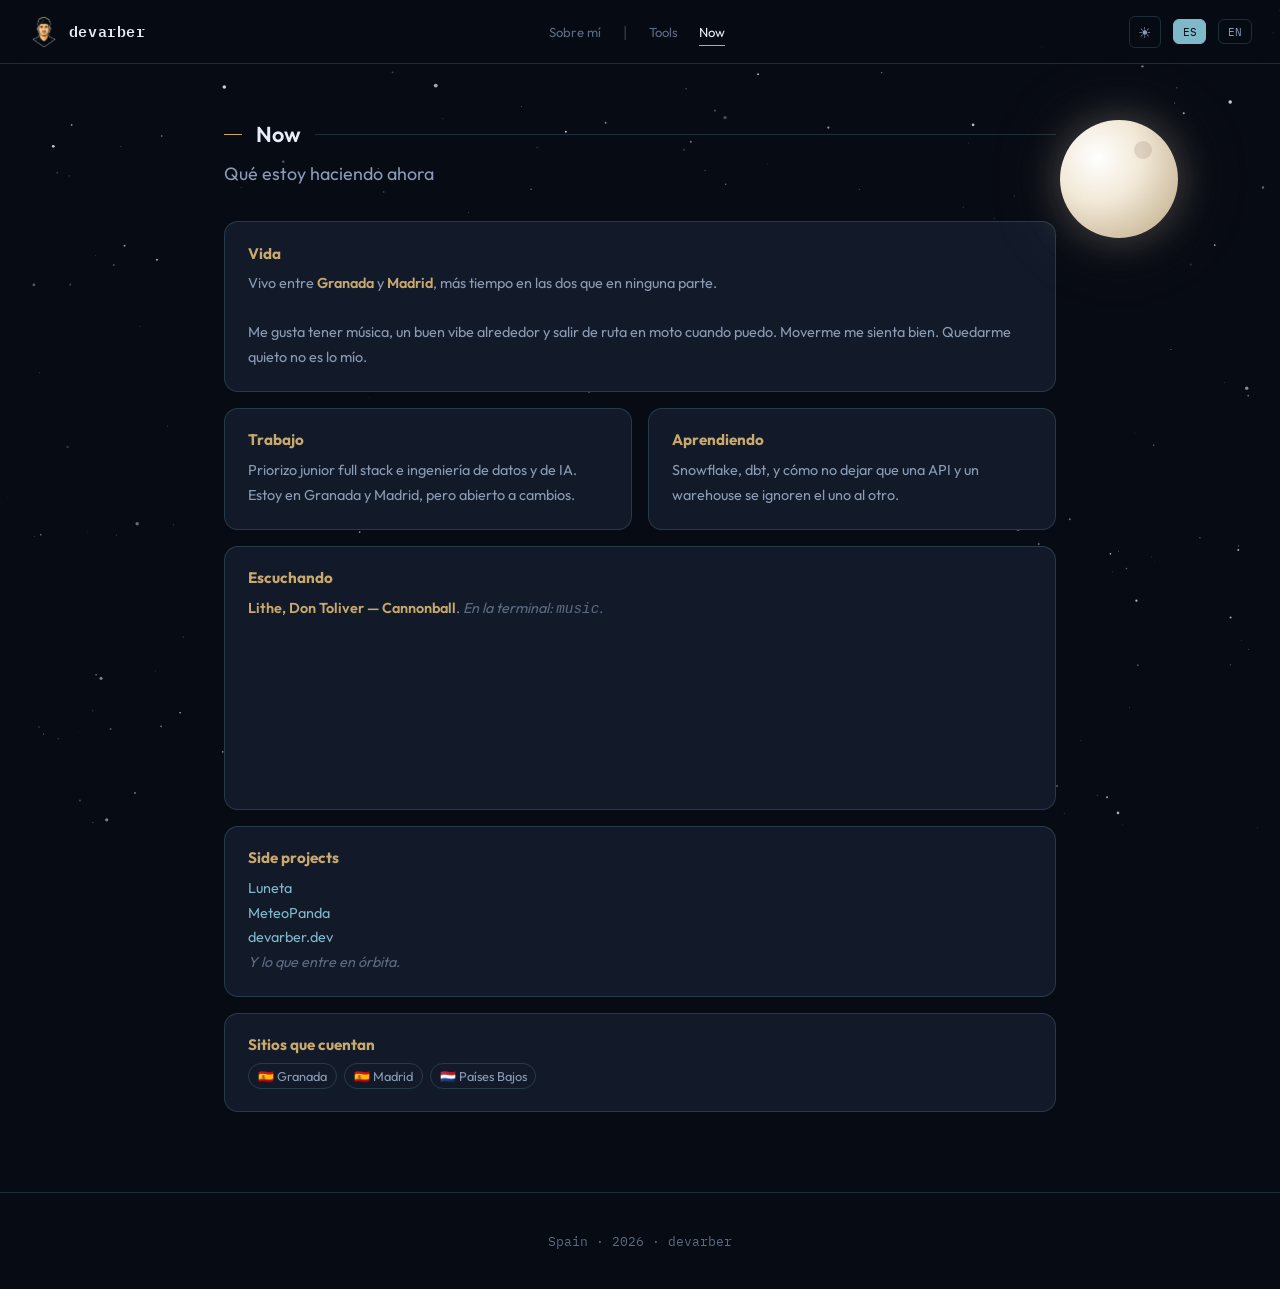
==== pages/now/index.html @ 45042420 "Publish devarber.dev as a static site." ====
<!DOCTYPE html>
<html lang="es">
<head>
    <meta charset="UTF-8">
    <meta name="viewport" content="width=device-width, initial-scale=1.0">
    <title>Now · devarber</title>
    <meta name="description" content="Qué está haciendo ahora Daniel Barbero Jiménez.">
    <link rel="icon" type="image/png" href="/assets/img/favicon.png?v=2">
    <link rel="preconnect" href="https://fonts.googleapis.com">
    <link rel="preconnect" href="https://fonts.gstatic.com" crossorigin>
    <link href="https://fonts.googleapis.com/css2?family=IBM+Plex+Mono:wght@400;500;600&family=Outfit:wght@400;500;600;700&display=swap" rel="stylesheet">
    <link rel="stylesheet" href="/assets/css/main.css">
</head>
<body>
    <canvas id="skyCanvas"></canvas>
    <div class="sky-moon" id="skyMoon" role="button" tabindex="0" title="Doble clic" aria-label="Luna — doble clic"></div>
    <div id="scroll-progress"></div>
    <button id="back-to-top" aria-label="Volver arriba">↑</button>
    <div id="toast"></div>
    <button class="egg-btn" id="eggBtn" type="button">
        <span class="egg-icon">🌙</span>
        <span class="egg-text">× Cerrar <kbd>esc</kbd></span>
    </button>

    <nav class="navbar">
        <a href="/" class="nav-logo">
            <img src="/assets/img/avatar.png" alt="" width="32" height="32">
            devarber
        </a>
        <div class="nav-links" id="navLinks">
            <a href="/#about" data-i18n="nav_about">Sobre mí</a>
            <span class="nav-sep">|</span>
            <a href="/pages/tools/" data-i18n="nav_tools">Tools</a>
            <a href="/pages/now/" class="active" data-i18n="nav_now">Now</a>
        </div>
        <div class="nav-right">
            <button class="theme-btn" id="themeToggle" aria-label="Tema">☀</button>
            <button class="lang-btn active" data-lang="es">ES</button>
            <button class="lang-btn" data-lang="en">EN</button>
            <button class="nav-toggle" id="navToggle" aria-label="Menú">☰</button>
        </div>
    </nav>

    <section class="section tools-hero">
        <h1 class="section-title" style="margin-bottom:0.6rem"><span data-i18n="now_title">Now</span></h1>
        <p class="hero-desc" style="margin:0 0 2rem;animation:none;opacity:1;text-align:left" data-i18n="now_subtitle"></p>

        <div class="now-grid">
            <div class="now-card wide">
                <h3 data-i18n="now_life_title">Vida</h3>
                <p data-i18n="now_life"></p>
            </div>
            <div class="now-card">
                <h3 data-i18n="now_work_title">Trabajo</h3>
                <p data-i18n="now_work"></p>
            </div>
            <div class="now-card">
                <h3 data-i18n="now_learning_title">Aprendiendo</h3>
                <p data-i18n="now_learning"></p>
            </div>
            <div class="now-card wide">
                <h3 data-i18n="now_listening_title">Escuchando</h3>
                <p data-i18n="now_listening"></p>
                <iframe class="now-spotify" title="Lithe, Don Toliver — Cannonball" src="https://open.spotify.com/embed/track/1FArbfTMXgDECU9zG3iY1X?utm_source=generator&theme=0" allow="autoplay; clipboard-write; encrypted-media; fullscreen; picture-in-picture" loading="lazy"></iframe>
            </div>
            <div class="now-card wide">
                <h3 data-i18n="now_projects_title">Side projects</h3>
                <p class="now-projects" data-i18n="now_projects"></p>
            </div>
            <div class="now-card wide">
                <h3 data-i18n="now_travel_title">Sitios que cuentan</h3>
                <div class="flags">
                    <span class="flag">🇪🇸 Granada</span>
                    <span class="flag">🇪🇸 Madrid</span>
                    <span class="flag">🇳🇱 Países Bajos</span>
                </div>
            </div>
        </div>
    </section>

    <footer class="footer">
        <p data-i18n="footer_built">Spain · 2026 · devarber</p>
    </footer>
    <script src="/assets/js/i18n.js"></script>
    <script src="/assets/js/sky.js"></script>
    <script src="/assets/js/common.js"></script>
</body>
</html>
---- assets/css/main.css ----
/* devarber.dev — celestial night */
:root {
    --bg: #070b14;
    --bg-elev: #121a2a;
    --bg-soft: #182236;
    --bg-nav: rgba(7, 11, 20, 0.82);
    --text: #e8eef7;
    --muted: #8b9bb4;
    --faint: #5c6b82;
    --star: #7eb8c9;
    --gold: #c9a86c;
    --moon: #f2e9d8;
    --line: rgba(126, 184, 201, 0.2);
    --ok: #8fbf88;
    --danger: #d98989;
    --shadow: rgba(0, 0, 0, 0.35);
    --font-sans: "Outfit", system-ui, sans-serif;
    --font-mono: "IBM Plex Mono", ui-monospace, monospace;
    --moon-scale: 1;
    --constellation-opacity: 0.35;
    --radius: 14px;
}

html[data-mode="l"] {
    --star: #c5d9e6;
    --gold: #e4d5b3;
    --moon: #fff6e8;
    --bg-elev: #101820;
    --moon-scale: 1.55;
}

html.sky-name .sky-moon {
    box-shadow:
        0 0 70px rgba(255, 246, 232, 0.5),
        0 0 160px rgba(201, 168, 108, 0.32);
    filter: brightness(1.12);
}

html.light {
    --bg: #eef2f7;
    --bg-elev: #ffffff;
    --bg-soft: #f7f4ee;
    --bg-nav: rgba(238, 242, 247, 0.88);
    --text: #1b2434;
    --muted: #5b6b82;
    --faint: #8a97ab;
    --star: #3d7a8c;
    --gold: #9a7a3a;
    --moon: #c9a86c;
    --line: rgba(27, 36, 52, 0.12);
    --shadow: rgba(27, 36, 52, 0.08);
}

* { margin: 0; padding: 0; box-sizing: border-box; }
html { scroll-behavior: smooth; }
body {
    background: var(--bg);
    color: var(--text);
    font-family: var(--font-sans);
    overflow-x: hidden;
    min-height: 100vh;
}
::selection { background: var(--gold); color: var(--bg); }
strong { color: var(--gold); font-weight: 600; }
a { color: var(--star); text-decoration: none; transition: color 0.2s ease; }
a:hover { color: var(--gold); }

#skyCanvas {
    position: fixed;
    inset: 0;
    z-index: 0;
    pointer-events: none;
}
.sky-moon {
    position: fixed;
    top: 7.5rem;
    right: 8%;
    width: 118px;
    height: 118px;
    border-radius: 50%;
    z-index: 2;
    pointer-events: auto;
    cursor: pointer;
    transform-origin: center;
    transition: box-shadow 0.7s ease, filter 0.4s ease;
    background:
        radial-gradient(circle at 32% 32%, #fff 0%, var(--moon) 38%, #d4c4a8 72%, #b7a48a 100%);
    box-shadow:
        0 0 40px rgba(242, 233, 216, 0.25),
        0 0 90px rgba(201, 168, 108, 0.12);
}
html[data-mode="l"] .sky-moon {
    box-shadow:
        0 0 60px rgba(255, 246, 232, 0.45),
        0 0 140px rgba(201, 168, 108, 0.28);
}
html.light .sky-moon {
    opacity: 0.55;
    filter: saturate(0.8);
}
.sky-moon::after {
    content: "";
    position: absolute;
    inset: 18% 22% auto auto;
    width: 18px;
    height: 18px;
    border-radius: 50%;
    background: rgba(120, 100, 80, 0.18);
}

#scroll-progress {
    position: fixed;
    top: 0; left: 0;
    height: 2px;
    width: 0;
    z-index: 1001;
    background: linear-gradient(90deg, var(--gold), var(--star));
}

.navbar {
    position: fixed;
    top: 0; left: 0; right: 0;
    height: 64px;
    padding: 0 1.75rem;
    display: flex;
    align-items: center;
    justify-content: space-between;
    background: var(--bg-nav);
    backdrop-filter: blur(16px);
    -webkit-backdrop-filter: blur(16px);
    border-bottom: 1px solid var(--line);
    z-index: 1000;
}
.nav-logo {
    font-family: var(--font-mono);
    font-weight: 600;
    font-size: 0.95rem;
    letter-spacing: 0.04em;
    color: var(--text);
    display: flex;
    align-items: center;
    gap: 0.55rem;
}
.nav-logo:hover { color: var(--gold); }
.nav-links { display: flex; align-items: center; gap: 1.35rem; }
.nav-links a {
    color: var(--faint);
    font-size: 0.82rem;
    position: relative;
}
.nav-links a:hover,
.nav-links a.active { color: var(--text); }
.nav-links a.active::after {
    content: "";
    position: absolute;
    left: 0; right: 0; bottom: -6px;
    height: 1px;
    background: var(--gold);
}
.nav-sep { color: var(--faint); user-select: none; opacity: 0.5; }
.nav-right { display: flex; align-items: center; gap: 0.75rem; }
.nav-toggle {
    display: none;
    background: none;
    border: none;
    color: var(--text);
    font-size: 1.35rem;
    cursor: pointer;
}
.lang-btn, .theme-btn {
    font-family: var(--font-mono);
    background: transparent;
    border: 1px solid var(--line);
    color: var(--muted);
    border-radius: 6px;
    cursor: pointer;
    transition: 0.2s ease;
}
.lang-btn {
    padding: 0.28rem 0.55rem;
    font-size: 0.7rem;
}
.lang-btn:hover { color: var(--star); border-color: var(--star); }
.lang-btn.active {
    background: var(--star);
    color: var(--bg);
    border-color: var(--star);
}
.theme-btn {
    width: 32px; height: 32px;
    font-size: 0.95rem;
    display: grid;
    place-items: center;
}
.theme-btn:hover { color: var(--gold); border-color: var(--gold); }

.section {
    position: relative;
    z-index: 1;
    padding: 5rem 1.5rem;
    max-width: 880px;
    margin: 0 auto;
}
.section.terminal-section {
    padding-top: 1.4rem;
    padding-bottom: 3.6rem;
}
.section-title {
    font-size: 1.35rem;
    font-weight: 600;
    margin-bottom: 2rem;
    display: flex;
    align-items: center;
    gap: 0.85rem;
    letter-spacing: 0.01em;
}
.section-title::before {
    content: "";
    width: 18px;
    height: 1px;
    background: var(--gold);
}
.section-title::after {
    content: "";
    flex: 1;
    height: 1px;
    background: var(--line);
}
.section-title.terminal-label::before { content: "$"; font-family: var(--font-mono); color: var(--star); }
.reveal { opacity: 0; transform: translateY(24px); transition: 0.65s ease; }
.reveal.visible { opacity: 1; transform: none; }
.title-text {
    display: inline-block;
    clip-path: inset(0 100% 0 0);
    transition: clip-path 0.9s cubic-bezier(0.65, 0, 0.35, 1);
}
.reveal.visible .title-text { clip-path: inset(0 0 0 0); }

.hero-section {
    min-height: 92vh;
    display: flex;
    flex-direction: column;
    align-items: center;
    text-align: center;
    padding: 6.5rem 1.5rem 0;
    position: relative;
    z-index: 1;
}
.hero-content {
    flex: 1;
    display: flex;
    flex-direction: column;
    justify-content: center;
    max-width: 820px;
    width: 100%;
    margin: 0 auto;
}
.hero-avatar {
    width: 168px;
    height: 168px;
    margin: 0.7rem auto 0.25rem;
    padding: 0;
    background: transparent;
    opacity: 0;
    animation: fadeInUp 0.8s ease 0.28s forwards;
}
.hero-avatar img {
    width: 100%;
    height: 100%;
    object-fit: contain;
    display: block;
}
.nav-logo img {
    width: 32px;
    height: 32px;
    object-fit: contain;
    background: transparent;
    flex-shrink: 0;
    display: block;
}
.hero-greeting {
    font-family: var(--font-mono);
    font-size: 0.92rem;
    color: var(--star);
    margin-bottom: 0.65rem;
    opacity: 0;
    animation: fadeInUp 0.8s ease forwards;
}
.hero-names {
    margin-bottom: 0.45rem;
}
.hero-name {
    font-size: clamp(2.1rem, 6vw, 3.8rem);
    font-weight: 700;
    letter-spacing: -0.03em;
    line-height: 1.08;
    margin: 0;
    background: linear-gradient(135deg, var(--moon) 0%, var(--gold) 48%, var(--star) 100%);
    -webkit-background-clip: text;
    background-clip: text;
    -webkit-text-fill-color: transparent;
    opacity: 0;
    animation: fadeInUp 0.8s ease 0.15s forwards;
    user-select: none;
}
.hero-name.handle {
    animation-delay: 0.22s;
    cursor: pointer;
}
.hero-title {
    font-size: 1.05rem;
    color: var(--muted);
    font-weight: 400;
    min-height: 1.6em;
    margin-bottom: 0.45rem;
    opacity: 0;
    animation: fadeInUp 0.8s ease 0.3s forwards;
    font-family: var(--font-mono);
}
.hero-title .cursor {
    border-right: 2px solid var(--star);
    margin-left: 2px;
    animation: blink 0.85s infinite;
}
.hero-title .cursor.typing { animation: none; }
.hero-loc {
    font-family: var(--font-mono);
    font-size: 0.78rem;
    letter-spacing: 0.12em;
    text-transform: uppercase;
    color: var(--gold);
    margin: 0 0 1.1rem;
    opacity: 0;
    animation: fadeInUp 0.8s ease 0.38s forwards;
}
.hero-desc {
    font-size: 1.12rem;
    line-height: 1.75;
    color: var(--muted);
    max-width: 640px;
    margin: 0 auto 2.25rem;
    opacity: 0;
    animation: fadeInUp 0.8s ease 0.45s forwards;
}
.hero-stats {
    display: flex;
    justify-content: center;
    gap: 2.75rem;
    margin-bottom: 2.4rem;
    opacity: 0;
    animation: fadeInUp 0.8s ease 0.55s forwards;
    flex-wrap: wrap;
}
.hero-stat-num {
    font-size: 2.15rem;
    font-weight: 700;
    color: var(--gold);
    font-family: var(--font-mono);
}
.hero-stat-label { font-size: 0.8rem; color: var(--faint); margin-top: 0.2rem; }
.hero-cta {
    display: flex;
    gap: 0.75rem;
    justify-content: center;
    flex-wrap: wrap;
    margin-bottom: 2rem;
    opacity: 0;
    animation: fadeInUp 0.8s ease 0.65s forwards;
}
.btn {
    padding: 0.8rem 1.45rem;
    border-radius: 10px;
    font-size: 0.92rem;
    font-weight: 500;
    font-family: inherit;
    display: inline-flex;
    align-items: center;
    gap: 0.45rem;
    border: none;
    cursor: pointer;
    transition: 0.25s ease;
}
.btn-primary {
    background: linear-gradient(135deg, var(--gold), #e0c58a);
    color: #1a1408;
}
.btn-primary:hover { transform: translateY(-2px); box-shadow: 0 10px 28px rgba(201, 168, 108, 0.28); color: #1a1408; }
.btn-secondary {
    background: transparent;
    color: var(--star);
    border: 1px solid var(--star);
}
.btn-secondary:hover { background: rgba(126, 184, 201, 0.12); transform: translateY(-2px); }
.hero-social {
    display: flex;
    gap: 0.85rem;
    justify-content: center;
    opacity: 0;
    animation: fadeInUp 0.8s ease 0.8s forwards;
}
.hero-social a {
    width: 44px; height: 44px;
    border-radius: 50%;
    border: 1px solid var(--line);
    background: var(--bg-elev);
    display: grid;
    place-items: center;
    color: var(--muted);
}
.hero-social a:hover {
    border-color: var(--gold);
    color: var(--gold);
    transform: translateY(-3px);
}
.scroll-down {
    display: flex;
    flex-direction: column;
    align-items: center;
    gap: 0.4rem;
    color: var(--faint);
    font-size: 0.78rem;
    font-family: var(--font-mono);
    cursor: pointer;
    padding: 1rem 0 2rem;
    opacity: 0;
    animation: fadeInUp 0.8s ease 1s forwards;
}
.scroll-down:hover { color: var(--gold); }
.scroll-down .chevron { animation: bounceArrow 1.6s infinite; }

.card, .about-content, .timeline-content, .firma-box, .edu-card, .contact-card, .tool-card, .now-card {
    background: var(--bg-elev);
    border: 1px solid var(--line);
    border-radius: var(--radius);
}

.about-content { padding: 1.75rem 1.85rem; }
.about-text { color: var(--muted); line-height: 1.8; font-size: 0.98rem; }
.about-text p { margin-bottom: 1rem; }
.about-text p:last-child { margin-bottom: 0; }

.timeline { position: relative; padding-left: 1.75rem; }
.timeline::before {
    content: "";
    position: absolute;
    left: 6px; top: 0; bottom: 0;
    width: 1px;
    background: var(--line);
}
.timeline-item {
    position: relative;
    margin-bottom: 1.75rem;
    opacity: 0;
    transform: translateX(-16px);
    transition: 0.55s ease;
}
.timeline-item.visible { opacity: 1; transform: none; }
.timeline-item::before {
    content: "";
    position: absolute;
    left: -1.75rem;
    top: 1.15rem;
    width: 11px; height: 11px;
    border-radius: 50%;
    background: var(--star);
    border: 2px solid var(--bg);
    box-shadow: 0 0 0 1px var(--star);
}
.timeline-item.current::before { background: var(--gold); box-shadow: 0 0 0 1px var(--gold); }
.timeline-content { padding: 1.35rem 1.45rem; }
.timeline-date { font-size: 0.75rem; color: var(--faint); font-family: var(--font-mono); margin-bottom: 0.35rem; }
.timeline-company { font-size: 1.05rem; margin-bottom: 0.2rem; }
.timeline-company .role { color: var(--star); font-weight: 500; }
.timeline-desc { color: var(--muted); font-size: 0.88rem; line-height: 1.6; margin: 0.45rem 0 0.7rem; }
.timeline-bullets { list-style: none; }
.timeline-bullets li {
    color: var(--muted);
    font-size: 0.88rem;
    line-height: 1.6;
    margin-bottom: 0.35rem;
    padding-left: 1.05rem;
    position: relative;
}
.timeline-bullets li::before {
    content: "▹";
    position: absolute;
    left: 0;
    color: var(--gold);
}

.firma-box {
    padding: 0;
    background: transparent;
    border: none;
}
.craft-grid {
    display: grid;
    grid-template-columns: 1fr 1fr;
    gap: 1rem;
}
.craft-card {
    background: var(--bg-elev);
    border: 1px solid var(--line);
    border-radius: var(--radius);
    padding: 1.4rem 1.5rem;
}
.craft-card.wide { grid-column: 1 / -1; }
.craft-card h3 {
    font-size: 1rem;
    margin-bottom: 0.55rem;
    color: var(--gold);
}
.craft-card p { color: var(--muted); font-size: 0.92rem; line-height: 1.7; }

.projects-grid {
    display: grid;
    grid-template-columns: repeat(auto-fit, minmax(240px, 1fr));
    gap: 1rem;
}
.project-card {
    background: var(--bg-elev);
    border: 1px solid var(--line);
    border-radius: var(--radius);
    padding: 1.5rem;
    display: flex;
    flex-direction: column;
    gap: 0.55rem;
    transition: 0.25s ease;
    color: inherit;
}
.music-dock {
    position: fixed;
    right: 1.4rem;
    bottom: 5.2rem;
    z-index: 1100;
    width: min(352px, calc(100vw - 2rem));
    background: var(--bg-elev);
    border: 1px solid var(--line);
    border-radius: 14px;
    padding: 0.55rem 0.55rem 0.35rem;
    box-shadow: 0 16px 50px var(--shadow);
    display: none;
}
.music-dock.open { display: block; }
.music-dock iframe { border: 0; border-radius: 10px; width: 100%; height: 152px; }
.music-dock .music-bar {
    display: flex;
    justify-content: space-between;
    align-items: center;
    font-family: var(--font-mono);
    font-size: 0.68rem;
    color: var(--faint);
    padding: 0 0.25rem 0.35rem;
}
.music-dock .music-close {
    background: none;
    border: none;
    color: var(--muted);
    cursor: pointer;
    font-size: 1rem;
}
.project-card.orbit {
    border-style: dashed;
    opacity: 0.85;
}
.project-card.orbit:hover { opacity: 1; }
.project-kicker {
    font-family: var(--font-mono);
    font-size: 0.72rem;
    color: var(--star);
    letter-spacing: 0.08em;
    text-transform: uppercase;
}
.project-card h3 { font-size: 1.2rem; }
.project-card p { color: var(--muted); font-size: 0.9rem; line-height: 1.65; flex: 1; }
.project-stack { font-size: 0.75rem; color: var(--faint); font-family: var(--font-mono); }

.open-role {
    border-color: var(--gold);
    background: linear-gradient(180deg, rgba(201, 168, 108, 0.08), var(--bg-elev));
}
.firma-box p, .firma-box li {
    color: var(--muted);
    font-size: 0.95rem;
    line-height: 1.7;
}
.firma-box p { margin-bottom: 1rem; }
.firma-box ul { list-style: none; }
.firma-box li { margin-bottom: 0.5rem; padding-left: 1.05rem; position: relative; }
.firma-box li::before { content: "▹"; position: absolute; left: 0; color: var(--gold); }
.health-grid { margin-top: 1.5rem; display: flex; flex-direction: column; gap: 0.7rem; }
.health-label {
    display: flex;
    justify-content: space-between;
    font-size: 0.72rem;
    font-family: var(--font-mono);
    color: var(--muted);
    margin-bottom: 0.25rem;
}
.health-bar {
    height: 7px;
    background: var(--bg-soft);
    border-radius: 99px;
    overflow: hidden;
}
.health-fill {
    height: 100%;
    width: 0;
    border-radius: 99px;
    transition: width 1.4s cubic-bezier(0.25, 0.46, 0.45, 0.94);
}
.health-fill.api { background: var(--star); }
.health-fill.tests { background: var(--ok); }
.health-fill.build { background: var(--gold); }

.stack-filters { display: flex; flex-wrap: wrap; gap: 0.45rem; margin-bottom: 1.4rem; }
.stack-filters button {
    font-family: var(--font-mono);
    font-size: 0.72rem;
    padding: 0.35rem 0.7rem;
    border-radius: 99px;
    border: 1px solid var(--line);
    background: transparent;
    color: var(--muted);
    cursor: pointer;
}
.stack-filters button.active,
.stack-filters button:hover {
    border-color: var(--gold);
    color: var(--gold);
}
.stack-grid { display: flex; flex-direction: column; gap: 1.2rem; }
.stack-cat-title { font-size: 0.78rem; color: var(--faint); margin-bottom: 0.5rem; font-family: var(--font-mono); }
.stack-badges { display: flex; flex-wrap: wrap; gap: 0.45rem; }
.badge {
    background: var(--bg-soft);
    color: var(--star);
    padding: 0.28rem 0.65rem;
    border-radius: 6px;
    font-size: 0.78rem;
    border: 1px solid transparent;
}
.badge-lang { color: #e0b4c4; }
.badge-fw { color: var(--star); }
.badge-data { color: var(--gold); }
.badge-cloud { color: var(--ok); }
.badge-ai { color: var(--gold); border-color: rgba(201, 168, 108, 0.35); }
.badge-db { color: #9bb7e0; }
.stack-filter-hidden { display: none; }

.edu-grid { display: grid; grid-template-columns: 1fr 1fr; gap: 1rem; }
.edu-card { padding: 1.35rem; }
.edu-card.full { grid-column: 1 / -1; }
.edu-card h3 { font-size: 1rem; margin-bottom: 0.2rem; }
.edu-card .subtitle { font-size: 0.78rem; color: var(--faint); font-family: var(--font-mono); display: block; margin-bottom: 0.55rem; }
.edu-card p, .edu-card li { font-size: 0.88rem; color: var(--muted); line-height: 1.6; }
.edu-card ul { list-style: none; }
.edu-card li { margin-bottom: 0.3rem; padding-left: 1rem; position: relative; }
.edu-card a { color: var(--star); text-decoration: none; border-bottom: 1px solid transparent; }
.edu-card a:hover { border-bottom-color: var(--gold); color: var(--gold); }
.edu-card li::before { content: "▹"; position: absolute; left: 0; color: var(--gold); }

.contact-grid {
    display: flex;
    flex-wrap: wrap;
    gap: 0.85rem;
    justify-content: center;
}
.contact-card {
    width: 180px;
    min-height: 150px;
    padding: 1.35rem 1.2rem;
    text-align: center;
    display: flex;
    flex-direction: column;
    align-items: center;
    justify-content: center;
    color: inherit;
    transition: 0.25s ease;
}
.contact-card:hover { border-color: var(--star); transform: translateY(-3px); }
#emailCard { cursor: pointer; }
.contact-grid.form-open { max-width: 560px; margin: 0 auto; }
.contact-grid.form-open #emailCard { width: 100%; }
.contact-grid.form-open a.contact-card { flex: 1; width: auto; }
.contact-card .icon { width: 28px; height: 28px; margin-bottom: 0.65rem; color: var(--star); }
.contact-card .label { font-size: 0.92rem; margin-bottom: 0.2rem; }
.contact-card .value { font-size: 0.78rem; color: var(--faint); }
.contact-form {
    width: 100%;
    max-height: 0;
    overflow: hidden;
    opacity: 0;
    visibility: hidden;
    transition: 0.35s ease;
}
.contact-form.open {
    max-height: 280px;
    margin-top: 1rem;
    opacity: 1;
    visibility: visible;
}
.contact-form input,
.contact-form textarea {
    width: 100%;
    background: var(--bg-soft);
    border: 1px solid var(--line);
    border-radius: 8px;
    color: var(--text);
    font-family: var(--font-mono);
    font-size: 0.8rem;
    padding: 0.5rem 0.7rem;
    margin-bottom: 0.45rem;
    outline: none;
}
.contact-form input:focus,
.contact-form textarea:focus { border-color: var(--star); }
.contact-form textarea { min-height: 64px; resize: vertical; }
.form-actions { display: flex; gap: 0.45rem; justify-content: flex-end; }
.form-actions button {
    font-family: var(--font-mono);
    font-size: 0.75rem;
    padding: 0.4rem 0.8rem;
    border-radius: 6px;
    cursor: pointer;
}
.form-send { background: var(--gold); border: none; color: #1a1408; }
.form-close { background: transparent; border: 1px solid var(--line); color: var(--muted); }

.terminal-window {
    background: #0a1018;
    border: 1px solid var(--line);
    border-radius: var(--radius);
    overflow: hidden;
    font-family: var(--font-mono);
    font-size: 0.8rem;
}
html.light .terminal-window { background: #1b2434; }
.term-bar {
    background: rgba(255,255,255,0.03);
    padding: 0.55rem 1rem;
    display: flex;
    align-items: center;
    gap: 0.45rem;
    border-bottom: 1px solid var(--line);
}
.term-dot { width: 10px; height: 10px; border-radius: 50%; }
.term-dot.red { background: #ff5f56; }
.term-dot.yellow { background: #ffbd2e; }
.term-dot.green { background: #27c93f; }
.term-title { color: var(--faint); font-size: 0.7rem; margin-left: 0.4rem; }
.term-body { padding: 1rem 1.15rem; height: 320px; overflow-y: auto; }
.term-line { margin-bottom: 0.3rem; line-height: 1.6; white-space: pre-wrap; word-break: break-word; }
.term-prompt { color: var(--star); }
.term-cmd, .term-input { color: var(--moon); }
.term-output { color: #a9b7c9; }
.term-cursor {
    display: inline-block;
    width: 7px; height: 13px;
    background: var(--gold);
    vertical-align: text-bottom;
    margin-left: 1px;
    animation: termBlink 0.85s step-end infinite;
}

.orbit-badge {
    position: fixed;
    bottom: 1.5rem;
    right: 4.5rem;
    z-index: 999;
    display: flex;
    align-items: center;
    gap: 0.4rem;
    background: var(--bg-nav);
    backdrop-filter: blur(8px);
    border: 1px solid var(--line);
    border-radius: 99px;
    padding: 0.3rem 0.8rem;
    font-size: 0.7rem;
    font-family: var(--font-mono);
    color: var(--muted);
    opacity: 0;
    transform: translateY(8px);
    transition: 0.5s ease;
    pointer-events: none;
}
.orbit-badge.visible { opacity: 1; transform: none; }
.orbit-badge .dot {
    width: 6px; height: 6px;
    border-radius: 50%;
    background: var(--gold);
    animation: pulseDot 2s infinite;
}

.egg-btn {
    position: fixed;
    bottom: 1.5rem;
    left: 1.5rem;
    z-index: 999;
    display: flex;
    align-items: center;
    gap: 0.45rem;
    background: linear-gradient(135deg, #2a3a55, #1a2438);
    border: 1px solid var(--gold);
    border-radius: 99px;
    padding: 0.55rem 1.05rem 0.55rem 0.9rem;
    color: var(--moon);
    font-family: var(--font-mono);
    font-size: 0.8rem;
    cursor: pointer;
    opacity: 0;
    transform: translateX(-16px) scale(0.9);
    pointer-events: none;
    transition: 0.3s ease;
}
.egg-btn.show {
    opacity: 1;
    transform: none;
    pointer-events: auto;
}
.egg-btn kbd {
    font-size: 0.68rem;
    border: 1px solid var(--line);
    padding: 0.05rem 0.3rem;
    border-radius: 4px;
    color: var(--muted);
}

#back-to-top {
    position: fixed;
    bottom: 1.5rem;
    right: 1.5rem;
    width: 40px; height: 40px;
    border-radius: 50%;
    border: 1px solid var(--line);
    background: var(--bg-elev);
    color: var(--muted);
    cursor: pointer;
    z-index: 998;
    opacity: 0;
    pointer-events: none;
    transition: 0.25s ease;
}
#back-to-top.visible { opacity: 1; pointer-events: auto; }
#back-to-top:hover { color: var(--gold); border-color: var(--gold); }

#toast {
    position: fixed;
    bottom: 2rem;
    left: 50%;
    transform: translateX(-50%);
    background: var(--bg-elev);
    color: var(--gold);
    padding: 0.65rem 1.3rem;
    border-radius: 8px;
    border: 1px solid var(--line);
    font-size: 0.85rem;
    z-index: 2000;
    opacity: 0;
    visibility: hidden;
    transition: 0.3s ease;
    pointer-events: none;
}
#toast.show { opacity: 1; visibility: visible; }

.footer {
    position: relative;
    z-index: 1;
    text-align: center;
    padding: 2.5rem 1.5rem;
    border-top: 1px solid var(--line);
    color: var(--faint);
    font-size: 0.8rem;
    font-family: var(--font-mono);
}

/* Tools */
.tools-hero { padding-top: 7.5rem; text-align: left; }
.tools-grid {
    display: grid;
    grid-template-columns: repeat(auto-fill, minmax(240px, 1fr));
    gap: 0.85rem;
}
.tool-card {
    padding: 1.2rem;
    cursor: pointer;
    transition: 0.2s ease;
    text-align: left;
    color: inherit;
}
.tool-card:hover { border-color: var(--gold); transform: translateY(-2px); }
.tool-card h3 { font-size: 0.95rem; margin-bottom: 0.35rem; }
.tool-card p { font-size: 0.8rem; color: var(--muted); line-height: 1.5; }
.tool-panel { display: none; margin-top: 1.25rem; }
.tool-panel.active { display: block; }
.tool-back {
    font-family: var(--font-mono);
    font-size: 0.78rem;
    background: none;
    border: none;
    color: var(--star);
    cursor: pointer;
    margin-bottom: 1rem;
}
.tool-ui label { display: block; font-size: 0.78rem; color: var(--faint); margin: 0.7rem 0 0.3rem; font-family: var(--font-mono); }
.tool-ui input, .tool-ui textarea, .tool-ui select {
    width: 100%;
    background: var(--bg-elev);
    border: 1px solid var(--line);
    border-radius: 8px;
    color: var(--text);
    font-family: var(--font-mono);
    font-size: 0.82rem;
    padding: 0.6rem 0.75rem;
    outline: none;
}
.tool-ui textarea { min-height: 140px; resize: vertical; }
.tool-ui .row { display: flex; gap: 0.5rem; flex-wrap: wrap; margin: 0.7rem 0; }
.tool-ui .chips { display: flex; flex-wrap: wrap; gap: 0.4rem; margin-bottom: 0.6rem; }
.chip {
    font-family: var(--font-mono);
    font-size: 0.72rem;
    padding: 0.25rem 0.55rem;
    border-radius: 99px;
    border: 1px solid var(--line);
    background: transparent;
    color: var(--muted);
    cursor: pointer;
}
.chip:hover { color: var(--gold); border-color: var(--gold); }
.bpm-pad {
    width: 100%;
    min-height: 140px;
    border-radius: var(--radius);
    border: 1px solid var(--line);
    background: var(--bg-elev);
    color: var(--gold);
    font-family: var(--font-mono);
    font-size: 1.6rem;
    letter-spacing: 0.18em;
    text-transform: lowercase;
    cursor: pointer;
}
.bpm-pad:active { border-color: var(--gold); background: var(--bg-soft); }
.diff-grid { display: grid; grid-template-columns: 1fr 1fr; gap: 0.75rem; }
.diff-out .add { background: rgba(143, 191, 136, 0.15); color: var(--ok); }
.diff-out .del { background: rgba(217, 137, 137, 0.15); color: var(--danger); }
.regex-hit { background: rgba(201, 168, 108, 0.35); color: var(--gold); border-radius: 3px; }

/* Now */
.now-grid { display: grid; grid-template-columns: 1fr 1fr; gap: 1rem; }
.now-card { padding: 1.35rem 1.45rem; }
.now-card.wide { grid-column: 1 / -1; }
.now-card h3 { font-size: 0.95rem; margin-bottom: 0.55rem; color: var(--gold); }
.now-card p { font-size: 0.9rem; color: var(--muted); line-height: 1.7; }
.now-card a { color: var(--star); text-decoration: none; border-bottom: 1px solid transparent; }
.now-card a:hover { color: var(--gold); border-bottom-color: var(--gold); }
.now-projects { line-height: 2; }
.now-orbit { color: var(--faint); font-style: italic; }
.now-spotify {
    display: block;
    width: 100%;
    height: 152px;
    border: 0;
    border-radius: 10px;
    margin-top: 0.85rem;
}
.flags { display: flex; flex-wrap: wrap; gap: 0.45rem; }
.flag {
    font-size: 0.8rem;
    padding: 0.25rem 0.55rem;
    border: 1px solid var(--line);
    border-radius: 99px;
    color: var(--muted);
}
/* CV */
.cv-page { background: #f6f3ec; color: #1b2434; font-family: var(--font-sans); }
.cv-wrap { max-width: 820px; margin: 0 auto; padding: 2.5rem 1.5rem 4rem; }
.cv-actions { display: flex; gap: 0.6rem; margin-bottom: 1.5rem; }
.cv-sheet {
    background: #fff;
    padding: 2.5rem;
    border-radius: 4px;
    box-shadow: 0 10px 40px rgba(27, 36, 52, 0.08);
}
.cv-sheet h1 { font-size: 1.8rem; letter-spacing: -0.02em; }
.cv-sheet .cv-role { color: #7a6230; margin: 0.2rem 0 0.8rem; }
.cv-meta { color: #5b6b82; font-size: 0.88rem; margin-bottom: 1.5rem; }
.cv-sheet h2 {
    font-size: 0.82rem;
    letter-spacing: 0.12em;
    text-transform: uppercase;
    color: #9a7a3a;
    border-bottom: 1px solid #eadfc8;
    padding-bottom: 0.3rem;
    margin: 1.4rem 0 0.7rem;
}
.cv-sheet h3 { font-size: 1rem; }
.cv-sheet .when { font-size: 0.8rem; color: #7a8799; }
.cv-sheet ul { margin: 0.4rem 0 0.8rem 1.1rem; color: #334155; font-size: 0.9rem; line-height: 1.55; }
.cv-sheet p { color: #334155; line-height: 1.6; font-size: 0.92rem; }
.cv-sheet a { color: #7a6230; }

@keyframes fadeInUp {
    from { opacity: 0; transform: translateY(22px); }
    to { opacity: 1; transform: none; }
}
@keyframes blink {
    0%, 50% { border-color: var(--star); }
    51%, 100% { border-color: transparent; }
}
@keyframes bounceArrow {
    0%, 100% { transform: translateY(0); }
    50% { transform: translateY(6px); }
}
@keyframes termBlink {
    0%, 50% { opacity: 1; }
    51%, 100% { opacity: 0; }
}
@keyframes pulseDot {
    0%, 100% { box-shadow: 0 0 0 0 rgba(201, 168, 108, 0.5); }
    50% { box-shadow: 0 0 0 5px transparent; }
}

@media (max-width: 768px) {
    .nav-links {
        display: none;
        position: absolute;
        top: 64px; left: 0; right: 0;
        background: var(--bg-nav);
        border-bottom: 1px solid var(--line);
        flex-direction: column;
        padding: 1rem;
        gap: 0.65rem;
    }
    .nav-links.open { display: flex; }
    .nav-toggle { display: block; }
    .nav-sep { display: none; }
    .edu-grid, .now-grid, .diff-grid, .craft-grid, .projects-grid { grid-template-columns: 1fr; }
    .sky-moon { right: 1.2rem; width: 72px; height: 72px; top: 5.5rem; }
    .hero-content { margin-left: 0; padding-right: 0; }
    .hero-avatar { width: 128px; height: 128px; margin: 0.5rem auto 0.1rem; padding: 0; }
    .scroll-down { margin-left: 0; align-items: center; }
    .hero-stats { gap: 1.4rem; }
    .orbit-badge { right: 1.2rem; bottom: 4.2rem; }
    .now-card.wide { grid-column: auto; }
}
@media print {
    .cv-actions, .navbar, #skyCanvas, .sky-moon { display: none !important; }
    .cv-sheet { box-shadow: none; }
}
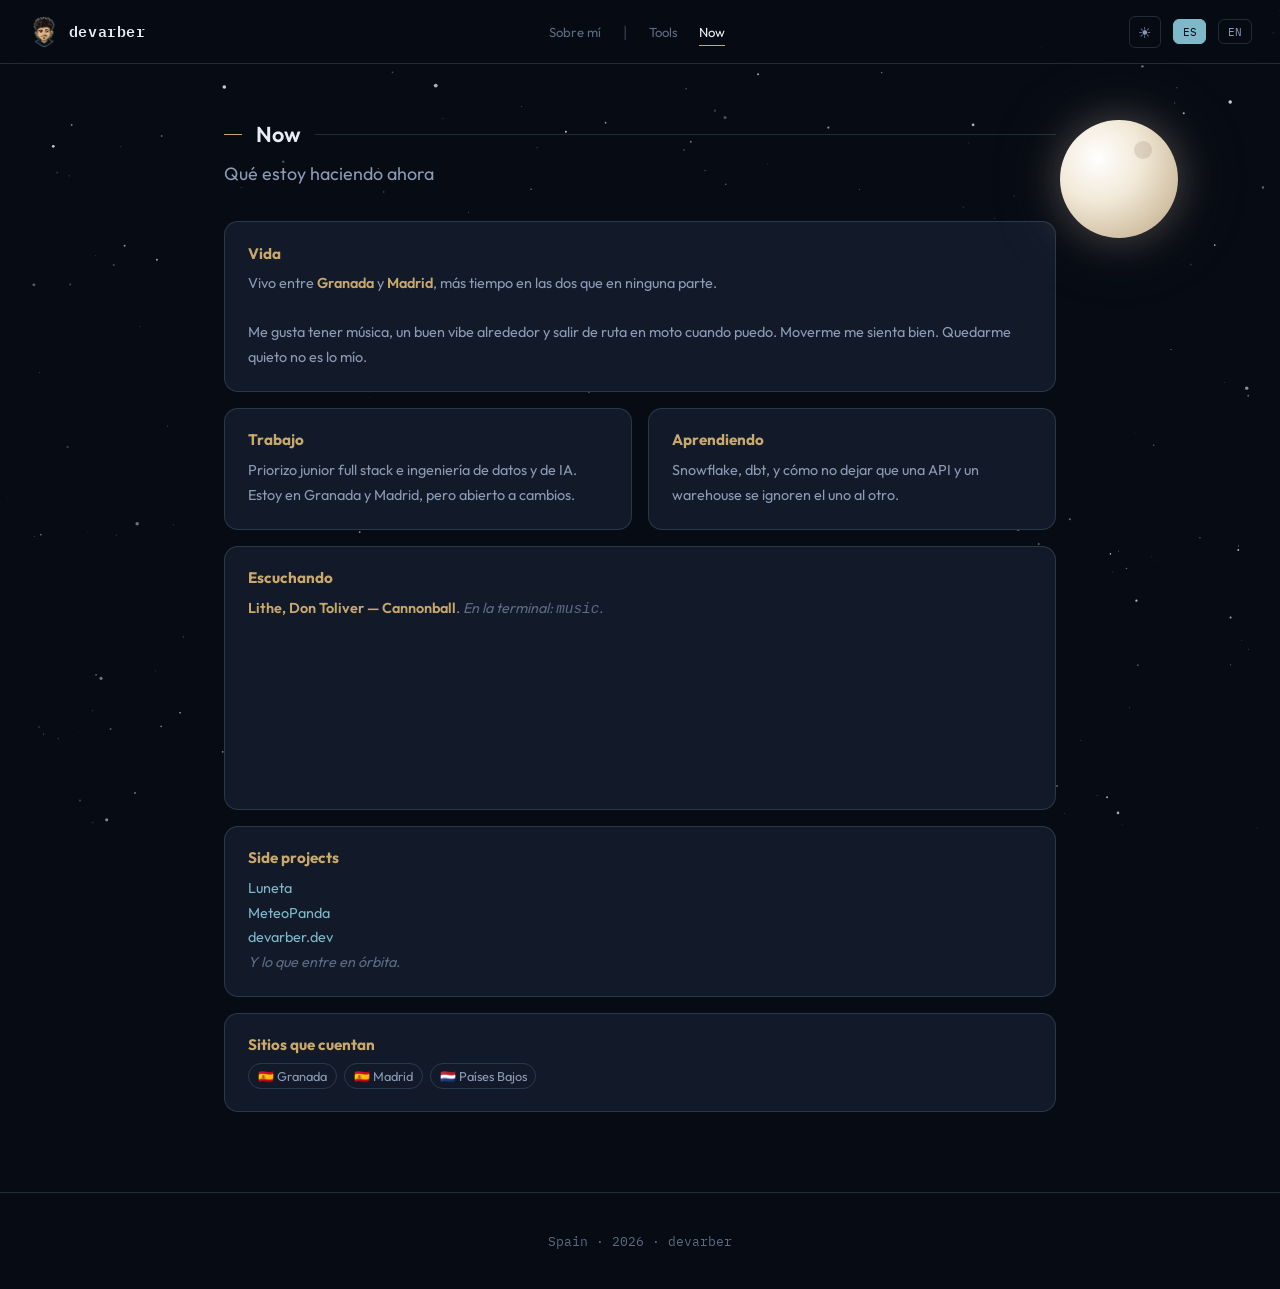
==== commit 65586b21: "Actualizacion de logo" ====
--- a/pages/now/index.html
+++ b/pages/now/index.html
@@ -5,7 +5,7 @@
     <meta name="viewport" content="width=device-width, initial-scale=1.0">
     <title>Now · devarber</title>
     <meta name="description" content="Qué está haciendo ahora Daniel Barbero Jiménez.">
-    <link rel="icon" type="image/png" href="/assets/img/favicon.png?v=2">
+    <link rel="icon" type="image/png" href="/assets/img/favicon.png?v=4">
     <link rel="preconnect" href="https://fonts.googleapis.com">
     <link rel="preconnect" href="https://fonts.gstatic.com" crossorigin>
     <link href="https://fonts.googleapis.com/css2?family=IBM+Plex+Mono:wght@400;500;600&family=Outfit:wght@400;500;600;700&display=swap" rel="stylesheet">
--- a/assets/css/main.css
+++ b/assets/css/main.css
@@ -256,8 +256,8 @@
     margin: 0 auto;
 }
 .hero-avatar {
-    width: 168px;
-    height: 168px;
+    width: 260px;
+    height: 260px;
     margin: 0.7rem auto 0.25rem;
     padding: 0;
     background: transparent;
@@ -1039,7 +1039,7 @@
     .edu-grid, .now-grid, .diff-grid, .craft-grid, .projects-grid { grid-template-columns: 1fr; }
     .sky-moon { right: 1.2rem; width: 72px; height: 72px; top: 5.5rem; }
     .hero-content { margin-left: 0; padding-right: 0; }
-    .hero-avatar { width: 128px; height: 128px; margin: 0.5rem auto 0.1rem; padding: 0; }
+    .hero-avatar { width: 190px; height: 190px; margin: 0.5rem auto 0.1rem; padding: 0; }
     .scroll-down { margin-left: 0; align-items: center; }
     .hero-stats { gap: 1.4rem; }
     .orbit-badge { right: 1.2rem; bottom: 4.2rem; }
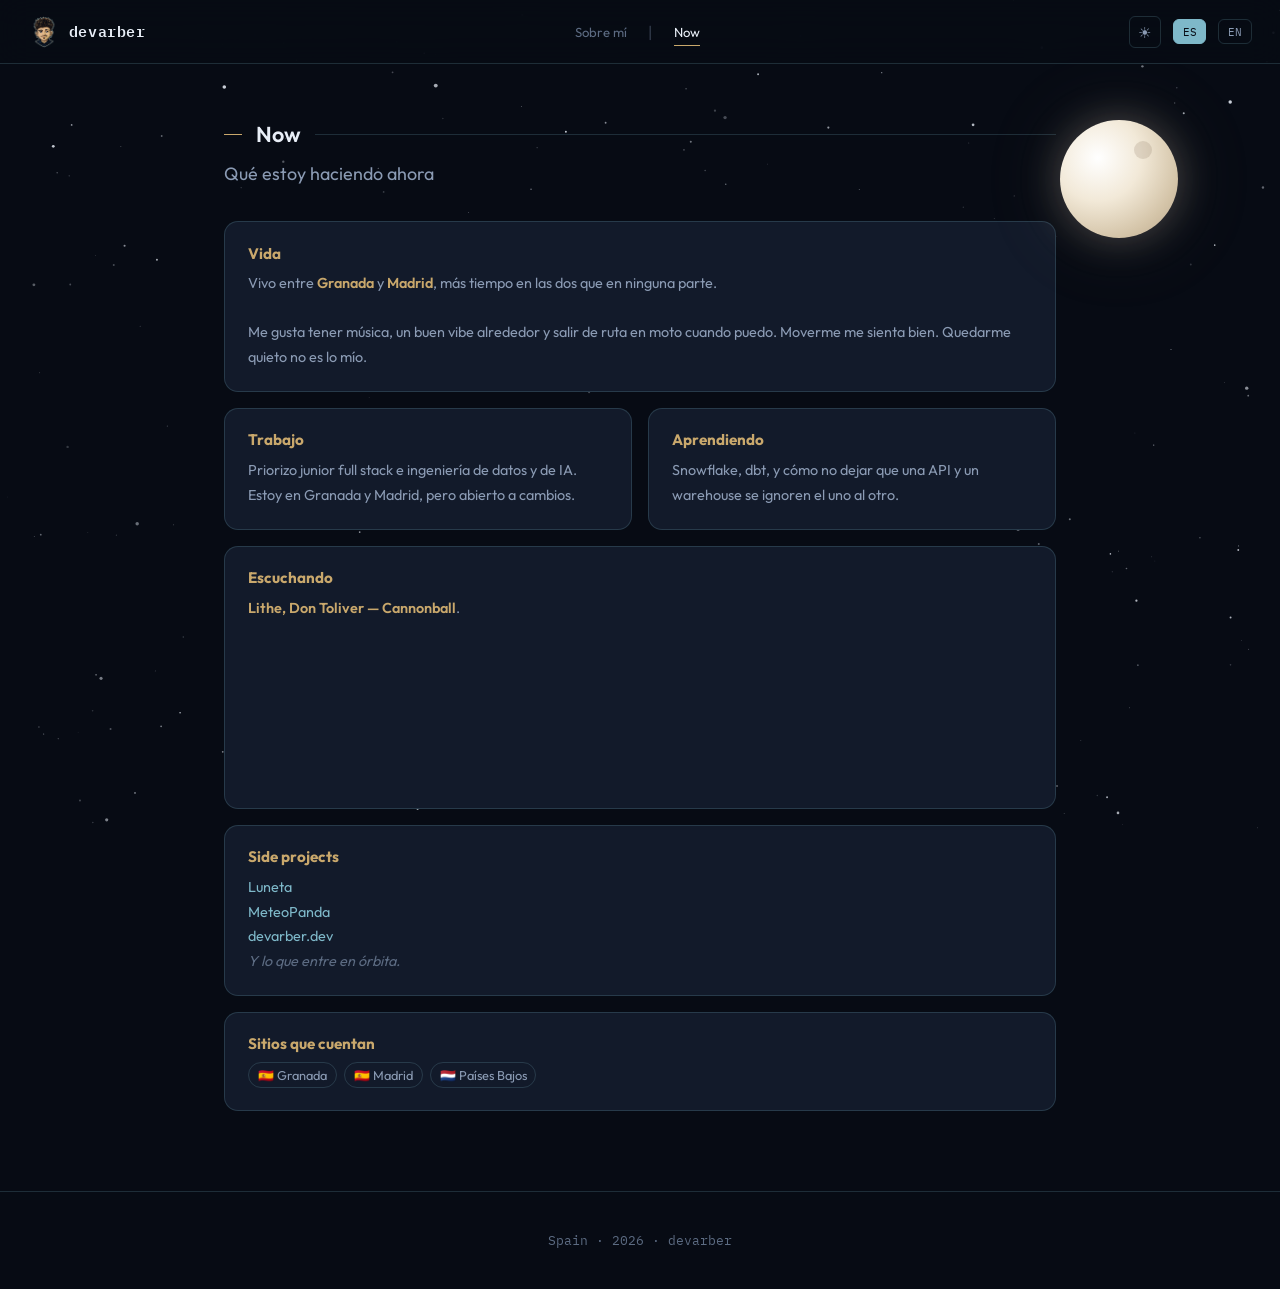
==== commit 72fd6667: "Ocultacion previa  actualizacion" ====
--- a/pages/now/index.html
+++ b/pages/now/index.html
@@ -30,7 +30,6 @@
         <div class="nav-links" id="navLinks">
             <a href="/#about" data-i18n="nav_about">Sobre mí</a>
             <span class="nav-sep">|</span>
-            <a href="/pages/tools/" data-i18n="nav_tools">Tools</a>
             <a href="/pages/now/" class="active" data-i18n="nav_now">Now</a>
         </div>
         <div class="nav-right">
--- a/assets/css/main.css
+++ b/assets/css/main.css
@@ -227,14 +227,11 @@
     background: var(--line);
 }
 .section-title.terminal-label::before { content: "$"; font-family: var(--font-mono); color: var(--star); }
-.reveal { opacity: 0; transform: translateY(24px); transition: 0.65s ease; }
+.reveal { opacity: 1; transform: none; }
 .reveal.visible { opacity: 1; transform: none; }
 .title-text {
     display: inline-block;
-    clip-path: inset(0 100% 0 0);
-    transition: clip-path 0.9s cubic-bezier(0.65, 0, 0.35, 1);
-}
-.reveal.visible .title-text { clip-path: inset(0 0 0 0); }
+}
 
 .hero-section {
     min-height: 92vh;
@@ -261,8 +258,6 @@
     margin: 0.7rem auto 0.25rem;
     padding: 0;
     background: transparent;
-    opacity: 0;
-    animation: fadeInUp 0.8s ease 0.28s forwards;
 }
 .hero-avatar img {
     width: 100%;
@@ -283,8 +278,6 @@
     font-size: 0.92rem;
     color: var(--star);
     margin-bottom: 0.65rem;
-    opacity: 0;
-    animation: fadeInUp 0.8s ease forwards;
 }
 .hero-names {
     margin-bottom: 0.45rem;
@@ -299,12 +292,9 @@
     -webkit-background-clip: text;
     background-clip: text;
     -webkit-text-fill-color: transparent;
-    opacity: 0;
-    animation: fadeInUp 0.8s ease 0.15s forwards;
     user-select: none;
 }
 .hero-name.handle {
-    animation-delay: 0.22s;
     cursor: pointer;
 }
 .hero-title {
@@ -313,16 +303,8 @@
     font-weight: 400;
     min-height: 1.6em;
     margin-bottom: 0.45rem;
-    opacity: 0;
-    animation: fadeInUp 0.8s ease 0.3s forwards;
-    font-family: var(--font-mono);
-}
-.hero-title .cursor {
-    border-right: 2px solid var(--star);
-    margin-left: 2px;
-    animation: blink 0.85s infinite;
-}
-.hero-title .cursor.typing { animation: none; }
+    font-family: var(--font-mono);
+}
 .hero-loc {
     font-family: var(--font-mono);
     font-size: 0.78rem;
@@ -330,8 +312,6 @@
     text-transform: uppercase;
     color: var(--gold);
     margin: 0 0 1.1rem;
-    opacity: 0;
-    animation: fadeInUp 0.8s ease 0.38s forwards;
 }
 .hero-desc {
     font-size: 1.12rem;
@@ -339,16 +319,12 @@
     color: var(--muted);
     max-width: 640px;
     margin: 0 auto 2.25rem;
-    opacity: 0;
-    animation: fadeInUp 0.8s ease 0.45s forwards;
 }
 .hero-stats {
     display: flex;
     justify-content: center;
     gap: 2.75rem;
     margin-bottom: 2.4rem;
-    opacity: 0;
-    animation: fadeInUp 0.8s ease 0.55s forwards;
     flex-wrap: wrap;
 }
 .hero-stat-num {
@@ -364,8 +340,6 @@
     justify-content: center;
     flex-wrap: wrap;
     margin-bottom: 2rem;
-    opacity: 0;
-    animation: fadeInUp 0.8s ease 0.65s forwards;
 }
 .btn {
     padding: 0.8rem 1.45rem;
@@ -395,8 +369,6 @@
     display: flex;
     gap: 0.85rem;
     justify-content: center;
-    opacity: 0;
-    animation: fadeInUp 0.8s ease 0.8s forwards;
 }
 .hero-social a {
     width: 44px; height: 44px;
@@ -422,11 +394,8 @@
     font-family: var(--font-mono);
     cursor: pointer;
     padding: 1rem 0 2rem;
-    opacity: 0;
-    animation: fadeInUp 0.8s ease 1s forwards;
 }
 .scroll-down:hover { color: var(--gold); }
-.scroll-down .chevron { animation: bounceArrow 1.6s infinite; }
 
 .card, .about-content, .timeline-content, .firma-box, .edu-card, .contact-card, .tool-card, .now-card {
     background: var(--bg-elev);
@@ -450,11 +419,7 @@
 .timeline-item {
     position: relative;
     margin-bottom: 1.75rem;
-    opacity: 0;
-    transform: translateX(-16px);
-    transition: 0.55s ease;
-}
-.timeline-item.visible { opacity: 1; transform: none; }
+}
 .timeline-item::before {
     content: "";
     position: absolute;
@@ -789,7 +754,6 @@
     width: 6px; height: 6px;
     border-radius: 50%;
     background: var(--gold);
-    animation: pulseDot 2s infinite;
 }
 
 .egg-btn {
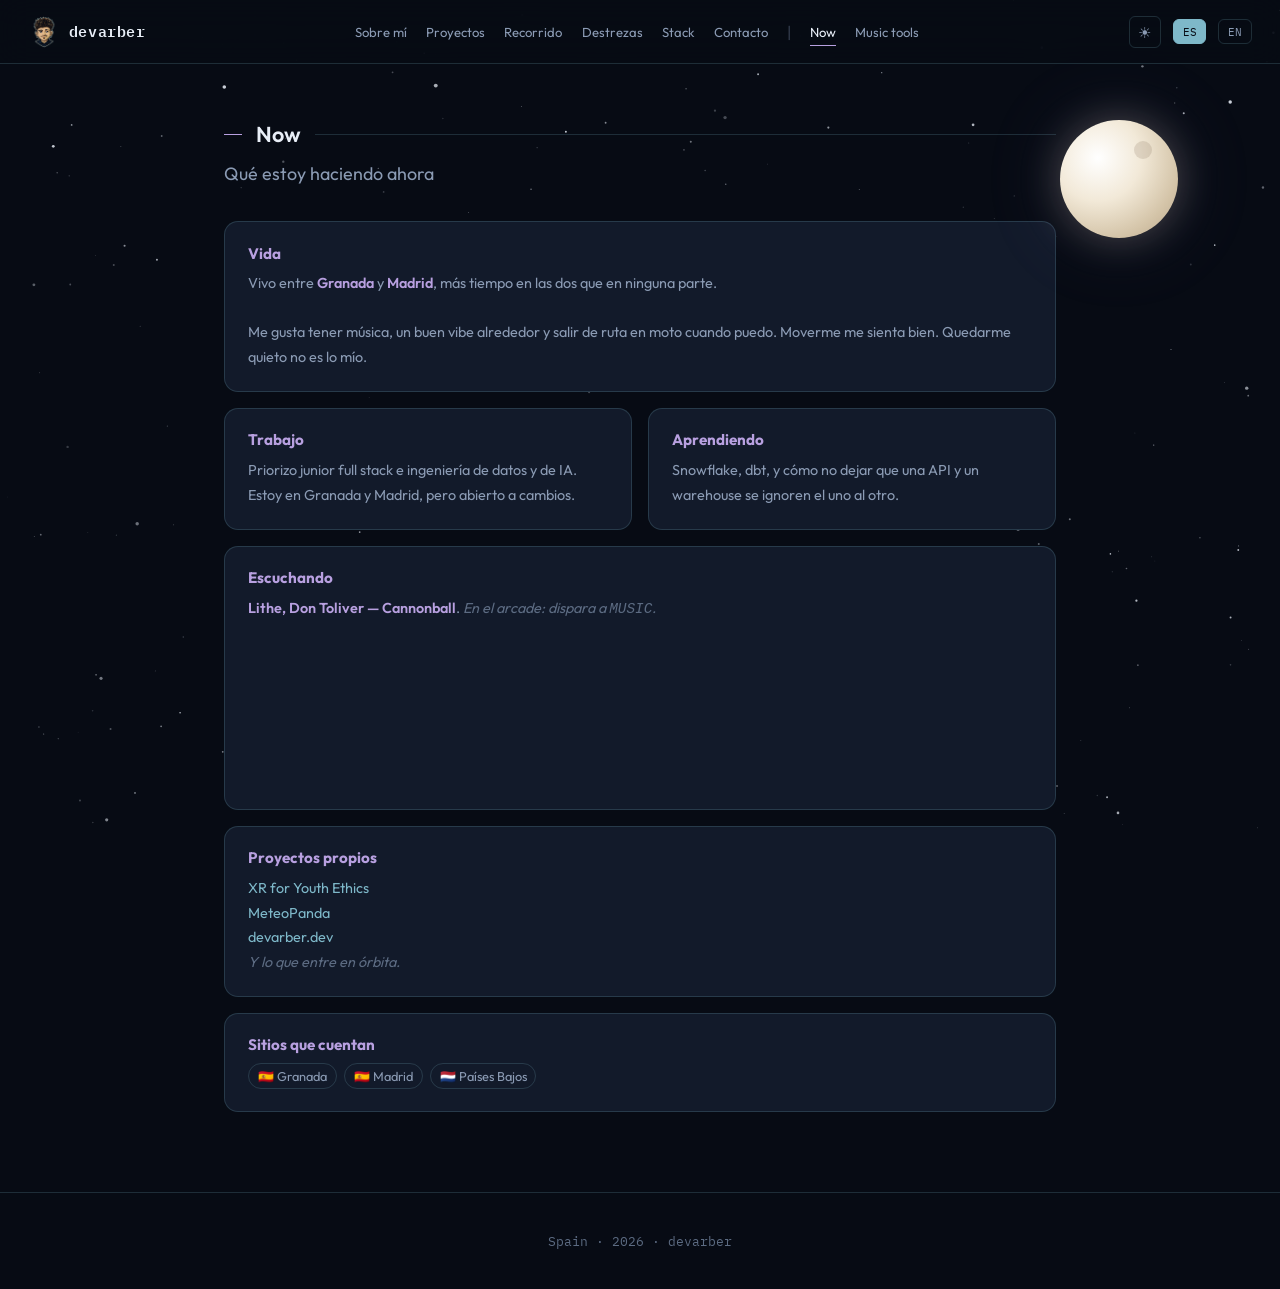
==== commit e219f288: "Actualizacion V2" ====
--- a/pages/now/index.html
+++ b/pages/now/index.html
@@ -13,6 +13,7 @@
 </head>
 <body>
     <canvas id="skyCanvas"></canvas>
+    <div id="cursorHalo" class="cursor-halo" aria-hidden="true"></div>
     <div class="sky-moon" id="skyMoon" role="button" tabindex="0" title="Doble clic" aria-label="Luna — doble clic"></div>
     <div id="scroll-progress"></div>
     <button id="back-to-top" aria-label="Volver arriba">↑</button>
@@ -29,8 +30,14 @@
         </a>
         <div class="nav-links" id="navLinks">
             <a href="/#about" data-i18n="nav_about">Sobre mí</a>
+            <a href="/#projects" data-i18n="nav_projects">Proyectos</a>
+            <a href="/#experience" data-i18n="nav_exp">Recorrido</a>
+            <a href="/#firma" data-i18n="nav_firma">Destrezas</a>
+            <a href="/#stack" data-i18n="nav_stack">Stack</a>
+            <a href="/#contact" data-i18n="nav_contact">Contacto</a>
             <span class="nav-sep">|</span>
             <a href="/pages/now/" class="active" data-i18n="nav_now">Now</a>
+            <a href="/pages/tools/" data-i18n="nav_tools">Music tools</a>
         </div>
         <div class="nav-right">
             <button class="theme-btn" id="themeToggle" aria-label="Tema">☀</button>
@@ -63,7 +70,7 @@
                 <iframe class="now-spotify" title="Lithe, Don Toliver — Cannonball" src="https://open.spotify.com/embed/track/1FArbfTMXgDECU9zG3iY1X?utm_source=generator&theme=0" allow="autoplay; clipboard-write; encrypted-media; fullscreen; picture-in-picture" loading="lazy"></iframe>
             </div>
             <div class="now-card wide">
-                <h3 data-i18n="now_projects_title">Side projects</h3>
+                <h3 data-i18n="now_projects_title">Proyectos propios</h3>
                 <p class="now-projects" data-i18n="now_projects"></p>
             </div>
             <div class="now-card wide">
--- a/assets/css/main.css
+++ b/assets/css/main.css
@@ -8,7 +8,7 @@
     --muted: #8b9bb4;
     --faint: #5c6b82;
     --star: #7eb8c9;
-    --gold: #c9a86c;
+    --gold: #b8a0e0;
     --moon: #f2e9d8;
     --line: rgba(126, 184, 201, 0.2);
     --ok: #8fbf88;
@@ -23,7 +23,7 @@
 
 html[data-mode="l"] {
     --star: #c5d9e6;
-    --gold: #e4d5b3;
+    --gold: #d5c6ee;
     --moon: #fff6e8;
     --bg-elev: #101820;
     --moon-scale: 1.55;
@@ -32,21 +32,21 @@
 html.sky-name .sky-moon {
     box-shadow:
         0 0 70px rgba(255, 246, 232, 0.5),
-        0 0 160px rgba(201, 168, 108, 0.32);
+        0 0 160px rgba(184, 160, 224, 0.32);
     filter: brightness(1.12);
 }
 
 html.light {
     --bg: #eef2f7;
     --bg-elev: #ffffff;
-    --bg-soft: #f7f4ee;
+    --bg-soft: #f5f3f9;
     --bg-nav: rgba(238, 242, 247, 0.88);
     --text: #1b2434;
     --muted: #5b6b82;
     --faint: #8a97ab;
     --star: #3d7a8c;
-    --gold: #9a7a3a;
-    --moon: #c9a86c;
+    --gold: #6d4ea8;
+    --moon: #c4b8d9;
     --line: rgba(27, 36, 52, 0.12);
     --shadow: rgba(27, 36, 52, 0.08);
 }
@@ -61,6 +61,17 @@
     min-height: 100vh;
 }
 ::selection { background: var(--gold); color: var(--bg); }
+.visually-hidden {
+    position: absolute;
+    width: 1px;
+    height: 1px;
+    padding: 0;
+    margin: -1px;
+    overflow: hidden;
+    clip: rect(0, 0, 0, 0);
+    white-space: nowrap;
+    border: 0;
+}
 strong { color: var(--gold); font-weight: 600; }
 a { color: var(--star); text-decoration: none; transition: color 0.2s ease; }
 a:hover { color: var(--gold); }
@@ -70,6 +81,40 @@
     inset: 0;
     z-index: 0;
     pointer-events: none;
+}
+.cursor-halo {
+    position: fixed;
+    inset: 0;
+    z-index: 0;
+    pointer-events: none;
+    opacity: 0;
+    background: radial-gradient(
+        620px circle at var(--halo-x, 50%) var(--halo-y, 50%),
+        rgba(184, 160, 224, 0.16),
+        rgba(126, 184, 201, 0.06) 38%,
+        transparent 68%
+    );
+    transition: opacity 0.4s ease;
+}
+.cursor-halo.is-on { opacity: 1; }
+html.light .cursor-halo {
+    background: radial-gradient(
+        620px circle at var(--halo-x, 50%) var(--halo-y, 50%),
+        rgba(109, 78, 168, 0.12),
+        rgba(61, 122, 140, 0.05) 38%,
+        transparent 68%
+    );
+}
+html[data-mode="l"] .cursor-halo {
+    background: radial-gradient(
+        680px circle at var(--halo-x, 50%) var(--halo-y, 50%),
+        rgba(255, 246, 232, 0.14),
+        rgba(184, 160, 224, 0.08) 40%,
+        transparent 70%
+    );
+}
+@media (hover: none), (pointer: coarse), (prefers-reduced-motion: reduce) {
+    .cursor-halo { display: none; }
 }
 .sky-moon {
     position: fixed;
@@ -87,12 +132,12 @@
         radial-gradient(circle at 32% 32%, #fff 0%, var(--moon) 38%, #d4c4a8 72%, #b7a48a 100%);
     box-shadow:
         0 0 40px rgba(242, 233, 216, 0.25),
-        0 0 90px rgba(201, 168, 108, 0.12);
+        0 0 90px rgba(184, 160, 224, 0.12);
 }
 html[data-mode="l"] .sky-moon {
     box-shadow:
         0 0 60px rgba(255, 246, 232, 0.45),
-        0 0 140px rgba(201, 168, 108, 0.28);
+        0 0 140px rgba(184, 160, 224, 0.28);
 }
 html.light .sky-moon {
     opacity: 0.55;
@@ -140,13 +185,21 @@
     display: flex;
     align-items: center;
     gap: 0.55rem;
+    flex-shrink: 0;
 }
 .nav-logo:hover { color: var(--gold); }
-.nav-links { display: flex; align-items: center; gap: 1.35rem; }
+.nav-links {
+    display: flex;
+    align-items: center;
+    gap: 1.2rem;
+    flex-shrink: 0;
+}
 .nav-links a {
-    color: var(--faint);
+    color: var(--muted);
     font-size: 0.82rem;
     position: relative;
+    white-space: nowrap;
+    flex-shrink: 0;
 }
 .nav-links a:hover,
 .nav-links a.active { color: var(--text); }
@@ -157,8 +210,8 @@
     height: 1px;
     background: var(--gold);
 }
-.nav-sep { color: var(--faint); user-select: none; opacity: 0.5; }
-.nav-right { display: flex; align-items: center; gap: 0.75rem; }
+.nav-sep { color: var(--faint); user-select: none; opacity: 0.5; flex-shrink: 0; }
+.nav-right { display: flex; align-items: center; gap: 0.75rem; flex-shrink: 0; }
 .nav-toggle {
     display: none;
     background: none;
@@ -166,6 +219,9 @@
     color: var(--text);
     font-size: 1.35rem;
     cursor: pointer;
+    width: 40px;
+    height: 40px;
+    flex-shrink: 0;
 }
 .lang-btn, .theme-btn {
     font-family: var(--font-mono);
@@ -202,7 +258,7 @@
     margin: 0 auto;
 }
 .section.terminal-section {
-    padding-top: 1.4rem;
+    padding-top: 5rem;
     padding-bottom: 3.6rem;
 }
 .section-title {
@@ -227,11 +283,14 @@
     background: var(--line);
 }
 .section-title.terminal-label::before { content: "$"; font-family: var(--font-mono); color: var(--star); }
-.reveal { opacity: 1; transform: none; }
+.reveal { opacity: 0; transform: translateY(24px); transition: 0.65s ease; }
 .reveal.visible { opacity: 1; transform: none; }
 .title-text {
     display: inline-block;
-}
+    clip-path: inset(0 100% 0 0);
+    transition: clip-path 0.9s cubic-bezier(0.65, 0, 0.35, 1);
+}
+.reveal.visible .title-text { clip-path: inset(0 0 0 0); }
 
 .hero-section {
     min-height: 92vh;
@@ -251,19 +310,140 @@
     max-width: 820px;
     width: 100%;
     margin: 0 auto;
+    min-width: 0;
+}
+.hero-content > * { min-width: 0; max-width: 100%; }
+.hero-avatar-wrap {
+    position: relative;
+    z-index: 5;
+    width: 260px;
+    margin: 0.7rem auto 0.25rem;
+    opacity: 0;
+    animation: fadeInUp 0.8s ease 0.28s forwards;
 }
 .hero-avatar {
     width: 260px;
     height: 260px;
-    margin: 0.7rem auto 0.25rem;
+    margin: 0;
     padding: 0;
+    border: none;
     background: transparent;
+    cursor: pointer;
+    font: inherit;
+    color: inherit;
+    display: block;
+    position: relative;
+    border-radius: 50%;
 }
 .hero-avatar img {
     width: 100%;
     height: 100%;
     object-fit: contain;
     display: block;
+    pointer-events: none;
+    transition: transform 0.25s ease, filter 0.25s ease;
+}
+.hero-avatar:focus-visible {
+    outline: 2px solid var(--gold);
+    outline-offset: 6px;
+}
+.hero-peek {
+    position: absolute;
+    top: 50%;
+    left: calc(100% + 10px);
+    right: auto;
+    width: 300px;
+    max-width: min(300px, calc(100vw - 2rem));
+    padding: 1.15rem 1.2rem 1.05rem;
+    background: var(--bg-elev);
+    border: 1px solid var(--line);
+    border-radius: var(--radius);
+    box-shadow: 0 16px 40px var(--shadow);
+    opacity: 0;
+    visibility: hidden;
+    pointer-events: none;
+    transform: translate(8px, -50%);
+    transition: opacity 0.2s ease, transform 0.2s ease, visibility 0.2s ease;
+    text-align: center;
+}
+.hero-avatar-wrap.peek-left .hero-peek {
+    left: auto;
+    right: calc(100% + 10px);
+    transform: translate(-8px, -50%);
+}
+.hero-peek-close {
+    position: absolute;
+    top: 0.55rem;
+    right: 0.55rem;
+    width: 28px;
+    height: 28px;
+    border: none;
+    border-radius: 50%;
+    background: var(--bg-soft);
+    color: var(--muted);
+    cursor: pointer;
+    font-size: 1.05rem;
+    line-height: 1;
+    display: none;
+    align-items: center;
+    justify-content: center;
+}
+.hero-peek-close:hover { color: var(--text); }
+.hero-peek-stats {
+    display: flex;
+    justify-content: center;
+    gap: 1.15rem;
+}
+.hero-stat { flex: 1; min-width: 0; }
+.hero-peek-overlay {
+    display: none;
+}
+.hero-avatar-wrap.is-open .hero-peek,
+.hero-avatar-wrap.peek-left.is-open .hero-peek {
+    opacity: 1;
+    visibility: visible;
+    pointer-events: auto;
+    transform: translate(0, -50%);
+}
+@media (hover: hover) and (pointer: fine) {
+    .hero-avatar-wrap:hover .hero-peek,
+    .hero-avatar-wrap:focus-within .hero-peek,
+    .hero-avatar-wrap.peek-left:hover .hero-peek,
+    .hero-avatar-wrap.peek-left:focus-within .hero-peek {
+        opacity: 1;
+        visibility: visible;
+        pointer-events: auto;
+        transform: translate(0, -50%);
+    }
+    .hero-avatar-wrap:hover .hero-avatar img,
+    .hero-avatar-wrap:focus-within .hero-avatar img {
+        transform: scale(1.03);
+        filter: brightness(1.06);
+    }
+    .hero-peek-close { display: none; }
+    .hero-peek-overlay { display: none !important; }
+}
+.hero-avatar-wrap.is-open .hero-avatar img {
+    transform: scale(1.03);
+    filter: brightness(1.06);
+}
+@media (prefers-reduced-motion: reduce) {
+    .hero-avatar img,
+    .hero-peek {
+        transition: none;
+    }
+    .hero-avatar-wrap:hover .hero-avatar img,
+    .hero-avatar-wrap:focus-within .hero-avatar img,
+    .hero-avatar-wrap.is-open .hero-avatar img {
+        transform: none;
+    }
+    .hero-greeting, .hero-name, .hero-avatar-wrap, .hero-title, .hero-loc, .hero-desc, .hero-cta, .hero-social, .scroll-down {
+        animation: none !important;
+        opacity: 1 !important;
+    }
+    .scroll-down .chevron, .orbit-badge .dot, .hero-title .cursor { animation: none; }
+    .reveal { opacity: 1; transform: none; transition: none; }
+    .reveal .title-text { clip-path: none; transition: none; }
 }
 .nav-logo img {
     width: 32px;
@@ -278,23 +458,33 @@
     font-size: 0.92rem;
     color: var(--star);
     margin-bottom: 0.65rem;
+    opacity: 0;
+    animation: fadeInUp 0.8s ease forwards;
 }
 .hero-names {
     margin-bottom: 0.45rem;
+    width: 100%;
 }
 .hero-name {
-    font-size: clamp(2.1rem, 6vw, 3.8rem);
+    font-size: clamp(1.5rem, 8vw, 3.8rem);
     font-weight: 700;
     letter-spacing: -0.03em;
-    line-height: 1.08;
+    line-height: 1.12;
     margin: 0;
+    max-width: 100%;
+    width: 100%;
+    overflow-wrap: anywhere;
+    word-break: break-word;
     background: linear-gradient(135deg, var(--moon) 0%, var(--gold) 48%, var(--star) 100%);
     -webkit-background-clip: text;
     background-clip: text;
     -webkit-text-fill-color: transparent;
+    opacity: 0;
+    animation: fadeInUp 0.8s ease 0.15s forwards;
     user-select: none;
 }
 .hero-name.handle {
+    animation-delay: 0.22s;
     cursor: pointer;
 }
 .hero-title {
@@ -303,8 +493,16 @@
     font-weight: 400;
     min-height: 1.6em;
     margin-bottom: 0.45rem;
-    font-family: var(--font-mono);
-}
+    opacity: 0;
+    animation: fadeInUp 0.8s ease 0.3s forwards;
+    font-family: var(--font-mono);
+}
+.hero-title .cursor {
+    border-right: 2px solid var(--star);
+    margin-left: 2px;
+    animation: blink 0.85s infinite;
+}
+.hero-title .cursor.typing { animation: none; }
 .hero-loc {
     font-family: var(--font-mono);
     font-size: 0.78rem;
@@ -312,34 +510,40 @@
     text-transform: uppercase;
     color: var(--gold);
     margin: 0 0 1.1rem;
+    opacity: 0;
+    animation: fadeInUp 0.8s ease 0.38s forwards;
 }
 .hero-desc {
     font-size: 1.12rem;
     line-height: 1.75;
     color: var(--muted);
     max-width: 640px;
-    margin: 0 auto 2.25rem;
-}
-.hero-stats {
-    display: flex;
-    justify-content: center;
-    gap: 2.75rem;
-    margin-bottom: 2.4rem;
-    flex-wrap: wrap;
+    margin: 0 auto 2.4rem;
+    opacity: 0;
+    animation: fadeInUp 0.8s ease 0.45s forwards;
 }
 .hero-stat-num {
-    font-size: 2.15rem;
+    font-size: 1.55rem;
     font-weight: 700;
     color: var(--gold);
     font-family: var(--font-mono);
-}
-.hero-stat-label { font-size: 0.8rem; color: var(--faint); margin-top: 0.2rem; }
+    line-height: 1.15;
+}
+.hero-stat-label {
+    font-size: 0.68rem;
+    color: var(--faint);
+    margin-top: 0.2rem;
+    max-width: 7.5rem;
+    line-height: 1.3;
+}
 .hero-cta {
     display: flex;
     gap: 0.75rem;
     justify-content: center;
     flex-wrap: wrap;
     margin-bottom: 2rem;
+    opacity: 0;
+    animation: fadeInUp 0.8s ease 0.65s forwards;
 }
 .btn {
     padding: 0.8rem 1.45rem;
@@ -355,10 +559,10 @@
     transition: 0.25s ease;
 }
 .btn-primary {
-    background: linear-gradient(135deg, var(--gold), #e0c58a);
-    color: #1a1408;
-}
-.btn-primary:hover { transform: translateY(-2px); box-shadow: 0 10px 28px rgba(201, 168, 108, 0.28); color: #1a1408; }
+    background: linear-gradient(135deg, var(--gold), #d4c4f0);
+    color: #140c1c;
+}
+.btn-primary:hover { transform: translateY(-2px); box-shadow: 0 10px 28px rgba(184, 160, 224, 0.28); color: #140c1c; }
 .btn-secondary {
     background: transparent;
     color: var(--star);
@@ -369,6 +573,8 @@
     display: flex;
     gap: 0.85rem;
     justify-content: center;
+    opacity: 0;
+    animation: fadeInUp 0.8s ease 0.8s forwards;
 }
 .hero-social a {
     width: 44px; height: 44px;
@@ -394,8 +600,11 @@
     font-family: var(--font-mono);
     cursor: pointer;
     padding: 1rem 0 2rem;
+    opacity: 0;
+    animation: fadeInUp 0.8s ease 1s forwards;
 }
 .scroll-down:hover { color: var(--gold); }
+.scroll-down .chevron { animation: bounceArrow 1.6s infinite; }
 
 .card, .about-content, .timeline-content, .firma-box, .edu-card, .contact-card, .tool-card, .now-card {
     background: var(--bg-elev);
@@ -419,7 +628,11 @@
 .timeline-item {
     position: relative;
     margin-bottom: 1.75rem;
-}
+    opacity: 0;
+    transform: translateX(-16px);
+    transition: 0.55s ease;
+}
+.timeline-item.visible { opacity: 1; transform: none; }
 .timeline-item::before {
     content: "";
     position: absolute;
@@ -461,38 +674,298 @@
 .craft-grid {
     display: grid;
     grid-template-columns: 1fr 1fr;
-    gap: 1rem;
+    gap: 0.7rem;
 }
 .craft-card {
+    display: flex;
+    align-items: flex-start;
+    gap: 0.9rem;
     background: var(--bg-elev);
     border: 1px solid var(--line);
     border-radius: var(--radius);
-    padding: 1.4rem 1.5rem;
-}
-.craft-card.wide { grid-column: 1 / -1; }
-.craft-card h3 {
+    padding: 1.15rem 1.2rem 1.2rem;
+    transition: border-color 0.22s ease, transform 0.22s cubic-bezier(0.34, 1.56, 0.64, 1), box-shadow 0.22s ease;
+}
+.craft-card:hover {
+    border-color: var(--gold);
+    transform: translateY(-3px);
+    box-shadow: 0 10px 28px var(--shadow);
+}
+.craft-icon {
+    flex-shrink: 0;
+    width: 2.35rem;
+    height: 2.35rem;
+    border-radius: 10px;
+    display: grid;
+    place-items: center;
+}
+.craft-icon svg { width: 16px; height: 16px; }
+.craft-icon-data {
+    color: var(--gold);
+    background: rgba(184, 160, 224, 0.12);
+    border: 1px solid rgba(184, 160, 224, 0.28);
+}
+.craft-icon-ai {
+    color: var(--star);
+    background: rgba(126, 184, 201, 0.12);
+    border: 1px solid rgba(126, 184, 201, 0.28);
+}
+.craft-icon-fs {
+    color: var(--moon);
+    background: rgba(242, 233, 216, 0.1);
+    border: 1px solid rgba(242, 233, 216, 0.22);
+}
+.craft-body h3 {
     font-size: 1rem;
-    margin-bottom: 0.55rem;
+    margin-bottom: 0.4rem;
     color: var(--gold);
 }
-.craft-card p { color: var(--muted); font-size: 0.92rem; line-height: 1.7; }
+.craft-card p { color: var(--muted); font-size: 0.9rem; line-height: 1.65; }
+@media (min-width: 769px) {
+    .craft-grid .craft-card:last-child { grid-column: 1 / -1; }
+}
+.craft-kicker {
+    margin: 1.7rem 0 0.85rem;
+    font-size: 0.68rem;
+    letter-spacing: 0.14em;
+    text-transform: uppercase;
+    color: var(--faint);
+    font-family: var(--font-mono);
+}
+.skill-grid {
+    display: grid;
+    grid-template-columns: 1fr 1fr;
+    gap: 0.55rem;
+}
+.skill-card {
+    display: flex;
+    align-items: flex-start;
+    gap: 0.8rem;
+    background: var(--bg-elev);
+    border: 1px solid var(--line);
+    border-radius: 12px;
+    padding: 0.95rem 1rem;
+    transition: border-color 0.22s ease, transform 0.22s cubic-bezier(0.34, 1.56, 0.64, 1), box-shadow 0.22s ease;
+}
+.skill-card:hover {
+    border-color: var(--star);
+    transform: translateY(-2px);
+    box-shadow: 0 8px 22px var(--shadow);
+}
+.skill-icon {
+    flex-shrink: 0;
+    width: 2.15rem;
+    height: 2.15rem;
+    border-radius: 9px;
+    display: grid;
+    place-items: center;
+    color: var(--star);
+    background: rgba(126, 184, 201, 0.1);
+    border: 1px solid rgba(126, 184, 201, 0.22);
+}
+.skill-icon svg { width: 15px; height: 15px; }
+.skill-card h3 {
+    font-size: 0.92rem;
+    margin-bottom: 0.2rem;
+    color: var(--text);
+}
+.skill-card p { margin: 0; color: var(--muted); font-size: 0.84rem; line-height: 1.5; }
+
+.projects-head {
+    display: flex;
+    align-items: center;
+    gap: 0.85rem;
+    margin-bottom: 1.5rem;
+}
+.projects-head .section-title {
+    flex: 1;
+    margin-bottom: 0;
+}
+.projects-gh {
+    font-family: var(--font-mono);
+    font-size: 0.75rem;
+    color: var(--muted);
+    white-space: nowrap;
+    border-bottom: 1px solid transparent;
+}
+.projects-gh:hover { color: var(--gold); border-bottom-color: var(--gold); }
+
+.project-hero {
+    display: grid;
+    grid-template-columns: 1.15fr 1fr;
+    background: var(--bg-elev);
+    border: 1px solid var(--line);
+    border-radius: var(--radius);
+    overflow: hidden;
+    text-decoration: none;
+    color: inherit;
+    margin-bottom: 1rem;
+    transition: border-color 0.25s ease, transform 0.25s cubic-bezier(0.34, 1.56, 0.64, 1), box-shadow 0.25s ease;
+}
+.project-hero:hover {
+    border-color: var(--gold);
+    transform: translateY(-4px);
+    box-shadow: 0 16px 40px var(--shadow);
+    color: inherit;
+}
+.project-hero-body {
+    padding: 1.45rem 1.4rem 1.35rem;
+    display: flex;
+    flex-direction: column;
+}
+.project-hero-body h3 {
+    font-size: 1.35rem;
+    margin: 0.15rem 0 0.2rem;
+}
+.project-hero-body > p:not(.project-sub) {
+    color: var(--muted);
+    font-size: 0.9rem;
+    line-height: 1.65;
+    flex: 1;
+}
 
 .projects-grid {
     display: grid;
-    grid-template-columns: repeat(auto-fit, minmax(240px, 1fr));
+    grid-template-columns: 1.35fr 1fr;
     gap: 1rem;
 }
 .project-card {
     background: var(--bg-elev);
     border: 1px solid var(--line);
     border-radius: var(--radius);
-    padding: 1.5rem;
+    overflow: hidden;
     display: flex;
     flex-direction: column;
-    gap: 0.55rem;
     transition: 0.25s ease;
     color: inherit;
-}
+    text-decoration: none;
+}
+a.project-card:hover {
+    border-color: var(--gold);
+    transform: translateY(-4px);
+    box-shadow: 0 10px 28px var(--shadow);
+    color: inherit;
+}
+.project-body {
+    padding: 1.15rem 1.2rem 1.25rem;
+    display: flex;
+    flex-direction: column;
+    flex: 1;
+    gap: 0.35rem;
+}
+.project-body h3 { font-size: 1.15rem; }
+.project-body > p:not(.project-sub) {
+    color: var(--muted);
+    font-size: 0.88rem;
+    line-height: 1.6;
+    flex: 1;
+}
+
+.project-visual {
+    position: relative;
+    min-height: 168px;
+    overflow: hidden;
+}
+.project-hero .project-visual { min-height: 220px; }
+.project-visual-luneta {
+    background:
+        radial-gradient(ellipse at 72% 42%, rgba(242, 233, 216, 0.28), transparent 46%),
+        radial-gradient(ellipse at 18% 90%, rgba(184, 160, 224, 0.28), transparent 52%),
+        #0a101c;
+}
+.project-moon {
+    position: absolute;
+    width: 92px;
+    height: 92px;
+    border-radius: 50%;
+    right: 16%;
+    top: 50%;
+    transform: translateY(-50%);
+    transition: transform 0.5s ease;
+    background: radial-gradient(circle at 34% 32%, #fff6e8, #d5c6ee 58%, #6d5a88);
+    box-shadow: 0 0 50px rgba(242, 233, 216, 0.32);
+}
+.project-hero:hover .project-moon { transform: translateY(-50%) scale(1.06); }
+.project-visual-meteo {
+    min-height: 128px;
+    background:
+        linear-gradient(180deg, rgba(126, 184, 201, 0.18), transparent 55%),
+        #0c141f;
+}
+.project-chart {
+    position: absolute;
+    left: 12%;
+    right: 12%;
+    bottom: 1.1rem;
+    height: 58px;
+    background: linear-gradient(180deg, var(--star), var(--gold));
+    clip-path: polygon(0 70%, 12% 55%, 24% 78%, 38% 30%, 52% 62%, 66% 22%, 80% 48%, 100% 18%, 100% 100%, 0 100%);
+    opacity: 0.9;
+}
+.project-visual-orbit {
+    min-height: 128px;
+    background:
+        radial-gradient(circle at 50% 50%, rgba(184, 160, 224, 0.08), transparent 55%),
+        repeating-linear-gradient(135deg, transparent, transparent 8px, rgba(126, 184, 201, 0.05) 8px, rgba(126, 184, 201, 0.05) 9px),
+        #0a1018;
+}
+.project-badge,
+.project-status {
+    position: absolute;
+    top: 0.7rem;
+    left: 0.7rem;
+    font-family: var(--font-mono);
+    font-size: 0.62rem;
+    font-weight: 600;
+    letter-spacing: 0.1em;
+    text-transform: uppercase;
+    padding: 0.28rem 0.6rem;
+    border-radius: 99px;
+}
+.project-badge {
+    background: var(--gold);
+    color: #140c1c;
+}
+.project-status {
+    background: var(--bg-nav);
+    border: 1px solid var(--line);
+    color: var(--muted);
+    backdrop-filter: blur(8px);
+}
+
+.project-kicker {
+    font-family: var(--font-mono);
+    font-size: 0.68rem;
+    color: var(--star);
+    letter-spacing: 0.1em;
+    text-transform: uppercase;
+}
+.project-sub {
+    font-size: 0.78rem;
+    color: var(--faint);
+    font-family: var(--font-mono);
+    margin: 0 0 0.55rem;
+}
+.project-tags {
+    display: flex;
+    flex-wrap: wrap;
+    gap: 0.35rem;
+    list-style: none;
+    margin: 0.85rem 0 0;
+    padding: 0;
+}
+.project-tags li {
+    font-family: var(--font-mono);
+    font-size: 0.65rem;
+    padding: 0.22rem 0.55rem;
+    border-radius: 99px;
+    border: 1px solid rgba(184, 160, 224, 0.22);
+    background: rgba(184, 160, 224, 0.08);
+    color: var(--gold);
+}
+
+.project-card.orbit { border-style: dashed; opacity: 0.88; }
+.project-card.orbit:hover { opacity: 1; }
 .music-dock {
     position: fixed;
     right: 1.4rem;
@@ -504,10 +977,25 @@
     border-radius: 14px;
     padding: 0.55rem 0.55rem 0.35rem;
     box-shadow: 0 16px 50px var(--shadow);
-    display: none;
-}
-.music-dock.open { display: block; }
-.music-dock iframe { border: 0; border-radius: 10px; width: 100%; height: 152px; }
+    opacity: 0;
+    visibility: hidden;
+    pointer-events: none;
+    transform: translateY(10px);
+    transition: opacity 0.2s ease, transform 0.2s ease, visibility 0.2s ease;
+}
+.music-dock.open {
+    opacity: 1;
+    visibility: visible;
+    pointer-events: auto;
+    transform: none;
+}
+.music-dock iframe,
+#musicEmbed {
+    border: 0;
+    border-radius: 10px;
+    width: 100%;
+    height: 152px;
+}
 .music-dock .music-bar {
     display: flex;
     justify-content: space-between;
@@ -524,25 +1012,88 @@
     cursor: pointer;
     font-size: 1rem;
 }
-.project-card.orbit {
-    border-style: dashed;
-    opacity: 0.85;
-}
-.project-card.orbit:hover { opacity: 1; }
-.project-kicker {
-    font-family: var(--font-mono);
-    font-size: 0.72rem;
-    color: var(--star);
+
+.path-grid {
+    display: grid;
+    grid-template-columns: 1.15fr 0.85fr;
+    gap: 1.5rem 2rem;
+    align-items: start;
+}
+.path-heading {
+    font-family: var(--font-mono);
+    font-size: 0.78rem;
     letter-spacing: 0.08em;
     text-transform: uppercase;
-}
-.project-card h3 { font-size: 1.2rem; }
-.project-card p { color: var(--muted); font-size: 0.9rem; line-height: 1.65; flex: 1; }
-.project-stack { font-size: 0.75rem; color: var(--faint); font-family: var(--font-mono); }
+    color: var(--gold);
+    margin: 0 0 1rem;
+}
+.path-entry {
+    background: var(--bg-elev);
+    border: 1px solid var(--line);
+    border-radius: var(--radius);
+    padding: 1.25rem 1.35rem;
+    margin-bottom: 0.85rem;
+}
+.path-entry.current { border-color: var(--gold); }
+.path-entry-head {
+    display: flex;
+    align-items: flex-start;
+    justify-content: space-between;
+    gap: 0.75rem;
+    margin-bottom: 0.25rem;
+}
+.path-entry h4 {
+    font-size: 1.02rem;
+    font-weight: 600;
+    margin: 0 0 0.2rem;
+}
+.path-pill {
+    flex-shrink: 0;
+    font-family: var(--font-mono);
+    font-size: 0.68rem;
+    color: var(--gold);
+    border: 1px solid var(--gold);
+    border-radius: 99px;
+    padding: 0.12rem 0.5rem;
+}
+.path-org { font-size: 0.92rem; color: var(--star); margin: 0 0 0.15rem; }
+.path-when {
+    font-family: var(--font-mono);
+    font-size: 0.75rem;
+    color: var(--faint);
+    margin: 0 0 0.55rem;
+}
+.path-desc { color: var(--muted); font-size: 0.88rem; line-height: 1.6; margin: 0 0 0.55rem; }
+.path-bullets { list-style: none; margin: 0 0 0.7rem; }
+.path-bullets li {
+    color: var(--muted);
+    font-size: 0.88rem;
+    line-height: 1.6;
+    margin-bottom: 0.35rem;
+    padding-left: 1.05rem;
+    position: relative;
+}
+.path-bullets li::before {
+    content: "▹";
+    position: absolute;
+    left: 0;
+    color: var(--gold);
+}
+.path-tags {
+    font-family: var(--font-mono);
+    font-size: 0.72rem;
+    color: var(--faint);
+    margin: 0;
+}
+.path-certs { list-style: none; margin: 0.4rem 0 0; }
+.path-certs li { margin-bottom: 0.3rem; padding-left: 1rem; position: relative; }
+.path-certs li::before { content: "▹"; position: absolute; left: 0; color: var(--gold); }
+.path-certs a { color: var(--star); font-size: 0.88rem; }
+.path-certs a:hover { color: var(--gold); }
 
 .open-role {
     border-color: var(--gold);
-    background: linear-gradient(180deg, rgba(201, 168, 108, 0.08), var(--bg-elev));
+    background: linear-gradient(180deg, rgba(184, 160, 224, 0.08), var(--bg-elev));
 }
 .firma-box p, .firma-box li {
     color: var(--muted);
@@ -578,40 +1129,140 @@
 .health-fill.tests { background: var(--ok); }
 .health-fill.build { background: var(--gold); }
 
-.stack-filters { display: flex; flex-wrap: wrap; gap: 0.45rem; margin-bottom: 1.4rem; }
+.stack-lead {
+    color: var(--muted);
+    font-size: 0.92rem;
+    line-height: 1.6;
+    margin: -0.6rem 0 1.5rem;
+    max-width: 36rem;
+}
+.stack-kicker {
+    font-size: 0.68rem;
+    letter-spacing: 0.14em;
+    text-transform: uppercase;
+    color: var(--faint);
+    font-family: var(--font-mono);
+    margin-bottom: 0.75rem;
+}
+.stack-core {
+    display: grid;
+    grid-template-columns: repeat(8, 1fr);
+    gap: 0.5rem;
+    margin-bottom: 1.7rem;
+}
+.stack-all-head {
+    display: flex;
+    align-items: center;
+    gap: 0.75rem;
+    margin-bottom: 0.85rem;
+    font-size: 0.68rem;
+    letter-spacing: 0.14em;
+    text-transform: uppercase;
+    color: var(--faint);
+    font-family: var(--font-mono);
+}
+.stack-all-line {
+    flex: 1;
+    height: 1px;
+    background: var(--line);
+}
+.stack-filters {
+    display: flex;
+    flex-wrap: nowrap;
+    gap: 0.4rem;
+    margin-bottom: 1.1rem;
+    overflow-x: auto;
+    scrollbar-width: none;
+    padding-bottom: 0.15rem;
+}
+.stack-filters::-webkit-scrollbar { display: none; }
 .stack-filters button {
-    font-family: var(--font-mono);
-    font-size: 0.72rem;
-    padding: 0.35rem 0.7rem;
+    font-family: var(--font-sans);
+    font-size: 0.8rem;
+    font-weight: 500;
+    padding: 0.38rem 0.75rem;
     border-radius: 99px;
     border: 1px solid var(--line);
-    background: transparent;
+    background: var(--bg-elev);
     color: var(--muted);
     cursor: pointer;
+    display: inline-flex;
+    align-items: center;
+    gap: 0.4rem;
+    white-space: nowrap;
+    min-height: 36px;
+}
+.stack-filters button .stack-n {
+    font-size: 0.65rem;
+    opacity: 0.5;
+    font-family: var(--font-mono);
 }
 .stack-filters button.active,
 .stack-filters button:hover {
     border-color: var(--gold);
+    color: var(--text);
+}
+.stack-filters button.active {
+    background: var(--bg-soft);
     color: var(--gold);
 }
-.stack-grid { display: flex; flex-direction: column; gap: 1.2rem; }
-.stack-cat-title { font-size: 0.78rem; color: var(--faint); margin-bottom: 0.5rem; font-family: var(--font-mono); }
-.stack-badges { display: flex; flex-wrap: wrap; gap: 0.45rem; }
-.badge {
-    background: var(--bg-soft);
-    color: var(--star);
-    padding: 0.28rem 0.65rem;
-    border-radius: 6px;
-    font-size: 0.78rem;
-    border: 1px solid transparent;
-}
-.badge-lang { color: #e0b4c4; }
-.badge-fw { color: var(--star); }
-.badge-data { color: var(--gold); }
-.badge-cloud { color: var(--ok); }
-.badge-ai { color: var(--gold); border-color: rgba(201, 168, 108, 0.35); }
-.badge-db { color: #9bb7e0; }
-.stack-filter-hidden { display: none; }
+.stack-grid {
+    display: grid;
+    grid-template-columns: repeat(auto-fill, minmax(96px, 1fr));
+    gap: 0.5rem;
+}
+.stack-tile {
+    display: flex;
+    flex-direction: column;
+    align-items: center;
+    justify-content: center;
+    gap: 0.45rem;
+    background: var(--bg-elev);
+    border: 1px solid var(--line);
+    border-radius: 12px;
+    padding: 0.85rem 0.4rem 0.75rem;
+    text-align: center;
+    min-height: 92px;
+    transition: border-color 0.2s ease, transform 0.22s cubic-bezier(0.34, 1.56, 0.64, 1), box-shadow 0.2s ease;
+}
+.stack-tile-lg {
+    aspect-ratio: 1;
+    min-height: 0;
+    padding: 0.7rem 0.35rem;
+}
+.stack-tile img,
+.stack-tile .stack-glyph {
+    width: 28px;
+    height: 28px;
+    display: block;
+    transition: transform 0.22s cubic-bezier(0.34, 1.56, 0.64, 1);
+}
+.stack-tile-lg img,
+.stack-tile-lg .stack-glyph { width: 32px; height: 32px; }
+.stack-glyph { color: var(--gold); }
+.stack-glyph svg { width: 100%; height: 100%; display: block; }
+html:not(.light) .stack-icon-ink { filter: invert(1); }
+html.light .stack-icon-on-dark { filter: invert(1); }
+.stack-tile span:last-child {
+    font-size: 0.72rem;
+    font-weight: 500;
+    color: var(--text);
+    line-height: 1.2;
+}
+.stack-tile:hover {
+    border-color: var(--gold);
+    transform: translateY(-4px);
+    box-shadow: 0 10px 24px var(--shadow);
+}
+.stack-tile:hover img,
+.stack-tile:hover .stack-glyph { transform: scale(1.08); }
+.stack-tile.stack-filter-hidden { display: none; }
+.stack-total {
+    margin-top: 0.9rem;
+    font-family: var(--font-mono);
+    font-size: 0.72rem;
+    color: var(--faint);
+}
 
 .edu-grid { display: grid; grid-template-columns: 1fr 1fr; gap: 1rem; }
 .edu-card { padding: 1.35rem; }
@@ -630,6 +1281,7 @@
     flex-wrap: wrap;
     gap: 0.85rem;
     justify-content: center;
+    overflow: visible;
 }
 .contact-card {
     width: 180px;
@@ -644,26 +1296,82 @@
     transition: 0.25s ease;
 }
 .contact-card:hover { border-color: var(--star); transform: translateY(-3px); }
-#emailCard { cursor: pointer; }
-.contact-grid.form-open { max-width: 560px; margin: 0 auto; }
-.contact-grid.form-open #emailCard { width: 100%; }
-.contact-grid.form-open a.contact-card { flex: 1; width: auto; }
 .contact-card .icon { width: 28px; height: 28px; margin-bottom: 0.65rem; color: var(--star); }
 .contact-card .label { font-size: 0.92rem; margin-bottom: 0.2rem; }
 .contact-card .value { font-size: 0.78rem; color: var(--faint); }
+.email-flip {
+    display: block;
+    padding: 0;
+    background: transparent;
+    border: none;
+    cursor: pointer;
+    width: 180px;
+    transition: width 0.45s ease;
+}
+.contact-card.email-flip:hover {
+    transform: none;
+    border-color: transparent;
+}
+.email-flip-inner {
+    position: relative;
+    width: 100%;
+    min-height: 150px;
+    transition: min-height 0.45s ease;
+}
+.email-flip.is-open .email-flip-inner { min-height: 248px; }
+.email-flip.is-open { width: 240px; }
+.email-face {
+    position: absolute;
+    inset: 0;
+    width: 100%;
+    min-height: 150px;
+    padding: 1.35rem 1.2rem;
+    background: var(--bg-elev);
+    border: 1px solid var(--line);
+    border-radius: var(--radius);
+    transform-origin: center center;
+    transition: transform 0.36s cubic-bezier(0.4, 0.12, 0.2, 1), opacity 0.2s ease;
+}
+.email-front {
+    display: flex;
+    flex-direction: column;
+    align-items: center;
+    justify-content: center;
+    z-index: 2;
+    transform: scaleX(1);
+    opacity: 1;
+    transition-delay: 0.16s;
+}
+.email-flip:hover .email-front { border-color: var(--star); }
+.email-flip.is-open .email-front {
+    transform: scaleX(0);
+    opacity: 0;
+    pointer-events: none;
+    z-index: 1;
+    transition-delay: 0s;
+}
+.email-back {
+    z-index: 1;
+    transform: scaleX(0);
+    opacity: 0;
+    pointer-events: none;
+    padding: 0.85rem 0.9rem;
+    display: flex;
+    align-items: stretch;
+    transition-delay: 0s;
+}
+.email-flip.is-open .email-back {
+    transform: scaleX(1);
+    opacity: 1;
+    pointer-events: auto;
+    z-index: 2;
+    transition-delay: 0.16s;
+}
 .contact-form {
     width: 100%;
-    max-height: 0;
-    overflow: hidden;
-    opacity: 0;
-    visibility: hidden;
-    transition: 0.35s ease;
-}
-.contact-form.open {
-    max-height: 280px;
-    margin-top: 1rem;
-    opacity: 1;
-    visibility: visible;
+    display: flex;
+    flex-direction: column;
+    justify-content: center;
 }
 .contact-form input,
 .contact-form textarea {
@@ -689,7 +1397,7 @@
     border-radius: 6px;
     cursor: pointer;
 }
-.form-send { background: var(--gold); border: none; color: #1a1408; }
+.form-send { background: var(--gold); border: none; color: #140c1c; }
 .form-close { background: transparent; border: 1px solid var(--line); color: var(--muted); }
 
 .terminal-window {
@@ -708,12 +1416,22 @@
     align-items: center;
     gap: 0.45rem;
     border-bottom: 1px solid var(--line);
+    min-width: 0;
 }
 .term-dot { width: 10px; height: 10px; border-radius: 50%; }
 .term-dot.red { background: #ff5f56; }
 .term-dot.yellow { background: #ffbd2e; }
 .term-dot.green { background: #27c93f; }
-.term-title { color: var(--faint); font-size: 0.7rem; margin-left: 0.4rem; }
+.term-title {
+    color: var(--faint);
+    font-size: 0.7rem;
+    margin-left: 0.4rem;
+    min-width: 0;
+    flex: 1;
+    overflow: hidden;
+    text-overflow: ellipsis;
+    white-space: nowrap;
+}
 .term-body { padding: 1rem 1.15rem; height: 320px; overflow-y: auto; }
 .term-line { margin-bottom: 0.3rem; line-height: 1.6; white-space: pre-wrap; word-break: break-word; }
 .term-prompt { color: var(--star); }
@@ -727,6 +1445,116 @@
     margin-left: 1px;
     animation: termBlink 0.85s step-end infinite;
 }
+.arcade-cabinet .term-bar { justify-content: flex-start; }
+.arcade-mode {
+    margin-left: auto;
+    font-size: 0.65rem;
+    letter-spacing: 0.12em;
+    text-transform: uppercase;
+    color: var(--gold);
+    font-family: var(--font-mono);
+}
+#arcadeCanvas {
+    display: block;
+    width: 100%;
+    height: 340px;
+    cursor: none;
+    background:
+        radial-gradient(ellipse at 78% 18%, rgba(242, 233, 216, 0.14), transparent 28%),
+        radial-gradient(ellipse at 50% 0%, rgba(184, 160, 224, 0.12), transparent 55%),
+        #070b14;
+    touch-action: none;
+}
+#arcadeCanvas.is-play { cursor: none; }
+html.light #arcadeCanvas {
+    background:
+        radial-gradient(ellipse at 50% 0%, rgba(109, 78, 168, 0.1), transparent 55%),
+        #1b2434;
+}
+.arcade-hint {
+    padding: 0.6rem 1.05rem 0.35rem;
+    font-family: var(--font-mono);
+    font-size: 0.72rem;
+    color: var(--faint);
+    margin: 0;
+    border-top: 1px solid var(--line);
+}
+.arcade-board {
+    display: grid;
+    grid-template-columns: repeat(auto-fill, minmax(160px, 1fr));
+    gap: 0.6rem;
+    padding: 0.65rem 1rem 1.15rem;
+    min-height: 4.2rem;
+}
+.arcade-chip {
+    position: relative;
+    overflow: hidden;
+    background: var(--bg-soft);
+    border: 1px solid var(--line);
+    border-radius: 10px;
+    padding: 0.65rem 0.8rem 0.75rem 0.95rem;
+    box-shadow: inset 0 1px 0 rgba(255, 255, 255, 0.04);
+    animation: arcadeSlot 0.62s cubic-bezier(0.16, 1.45, 0.28, 1) both;
+}
+.arcade-chip::before {
+    content: "";
+    position: absolute;
+    left: 0;
+    top: 0;
+    bottom: 0;
+    width: 3px;
+    background: var(--gold);
+}
+.arcade-chip.special {
+    border-color: var(--star);
+    background: linear-gradient(180deg, rgba(126, 184, 201, 0.14), var(--bg-soft));
+}
+.arcade-chip.special::before { background: var(--star); }
+.arcade-chip-tag {
+    display: block;
+    font-family: var(--font-mono);
+    font-size: 0.66rem;
+    letter-spacing: 0.1em;
+    text-transform: uppercase;
+    color: var(--gold);
+}
+.arcade-chip p {
+    margin: 0.32rem 0 0;
+    font-size: 0.8rem;
+    line-height: 1.45;
+    color: var(--muted);
+    white-space: pre-wrap;
+}
+@keyframes arcadeSlot {
+    from {
+        opacity: 0;
+        transform: translateY(-48px) scale(0.82);
+        filter: brightness(1.55);
+    }
+    58% {
+        transform: translateY(7px) scale(1.045);
+    }
+    78% {
+        transform: translateY(-3px) scale(0.99);
+    }
+    to {
+        opacity: 1;
+        transform: none;
+        filter: none;
+    }
+}
+@media (prefers-reduced-motion: reduce) {
+    .arcade-chip { animation: none; }
+    .craft-card:hover, .skill-card:hover, .stack-tile:hover {
+        transform: none;
+    }
+    .stack-tile:hover img,
+    .stack-tile:hover .stack-glyph { transform: none; }
+    .email-face { transition: none; }
+    a.project-card:hover,
+    .project-hero:hover { transform: none; }
+    .project-hero:hover .project-moon { transform: translateY(-50%); }
+}
 
 .orbit-badge {
     position: fixed;
@@ -754,6 +1582,7 @@
     width: 6px; height: 6px;
     border-radius: 50%;
     background: var(--gold);
+    animation: pulseDot 2s infinite;
 }
 
 .egg-btn {
@@ -846,6 +1675,7 @@
     gap: 0.85rem;
 }
 .tool-card {
+    display: block;
     padding: 1.2rem;
     cursor: pointer;
     transition: 0.2s ease;
@@ -906,10 +1736,225 @@
     cursor: pointer;
 }
 .bpm-pad:active { border-color: var(--gold); background: var(--bg-soft); }
+.bpm-pad.pulse { animation: bpmFlash 0.22s ease; }
+@keyframes bpmFlash {
+    0% { box-shadow: 0 0 0 0 rgba(184, 160, 224, 0.45); }
+    100% { box-shadow: 0 0 0 16px transparent; }
+}
+.bpm-read {
+    display: flex;
+    align-items: baseline;
+    gap: 0.55rem;
+    margin: 0.4rem 0 0.85rem;
+}
+.bpm-num {
+    font-size: 3.1rem;
+    font-weight: 700;
+    letter-spacing: -0.04em;
+    line-height: 1;
+    color: var(--gold);
+}
+.bpm-unit {
+    font-family: var(--font-mono);
+    font-size: 0.82rem;
+    color: var(--faint);
+}
+.tool-readout {
+    margin-top: 0.85rem;
+    color: var(--muted);
+    font-size: 0.88rem;
+    line-height: 1.55;
+}
+.metro-beats {
+    display: flex;
+    gap: 0.55rem;
+    margin: 1rem 0 0.2rem;
+}
+.metro-beats span {
+    flex: 1;
+    height: 14px;
+    border-radius: 99px;
+    border: 1px solid var(--line);
+    background: var(--bg-soft);
+    transition: background 0.08s ease, border-color 0.08s ease, box-shadow 0.08s ease;
+}
+.metro-beats span.on {
+    background: var(--gold);
+    border-color: var(--gold);
+    box-shadow: 0 0 16px rgba(184, 160, 224, 0.45);
+}
+.metro-beats span:first-child.on {
+    background: var(--star);
+    border-color: var(--star);
+}
+.delay-bars { margin-top: 1rem; display: flex; flex-direction: column; gap: 0.55rem; }
+.delay-row {
+    display: grid;
+    grid-template-columns: 3.2rem 1fr 4.2rem;
+    gap: 0.55rem;
+    align-items: center;
+    font-family: var(--font-mono);
+    font-size: 0.75rem;
+    color: var(--muted);
+}
+.delay-row b { color: var(--text); font-weight: 500; }
+.delay-track {
+    height: 10px;
+    border-radius: 99px;
+    background: var(--bg-soft);
+    overflow: hidden;
+}
+.delay-fill {
+    height: 100%;
+    border-radius: 99px;
+    background: linear-gradient(90deg, var(--gold), var(--star));
+}
+.note-row { display: flex; flex-wrap: wrap; gap: 0.4rem; margin-top: 0.85rem; }
+.note-pill, .cam-chip {
+    font-family: var(--font-mono);
+    font-size: 0.75rem;
+    padding: 0.28rem 0.55rem;
+    border-radius: 99px;
+    border: 1px solid var(--line);
+    color: var(--muted);
+    background: transparent;
+}
+.note-pill.root, .cam-chip.is-now {
+    color: var(--gold);
+    border-color: var(--gold);
+}
+.cam-chip {
+    cursor: pointer;
+}
+.cam-chip.is-mix { color: var(--star); border-color: var(--star); }
+.piano {
+    position: relative;
+    display: flex;
+    height: 138px;
+    margin-top: 1.1rem;
+    user-select: none;
+}
+.piano-key {
+    appearance: none;
+    padding: 0;
+    cursor: pointer;
+    border: 0;
+}
+.piano-key.white {
+    flex: 1;
+    height: 100%;
+    display: flex;
+    align-items: flex-end;
+    justify-content: center;
+    padding-bottom: 0.4rem;
+    background: #e8eef7;
+    border: 1px solid #1a2233;
+    border-radius: 0 0 7px 7px;
+    z-index: 1;
+    color: #4a5870;
+    font-family: var(--font-mono);
+    font-size: 0.58rem;
+}
+.piano-key.white.on { background: var(--star); color: #0c1418; }
+.piano-key.white.root { background: var(--gold); color: #140c1c; }
+.piano-key.white.to { background: var(--star); color: #0c1418; }
+.piano-key.black {
+    position: absolute;
+    top: 0;
+    height: 58%;
+    background: #121820;
+    border: 1px solid #070b14;
+    border-radius: 0 0 5px 5px;
+    z-index: 2;
+}
+.piano-key.black.on { background: #8d74c4; }
+.piano-key.black.root { background: var(--gold); }
+.piano-key.black.to { background: var(--star); }
+html.light .piano-key.white { background: #fff; border-color: #c5cdd8; color: #5b6b82; }
+html.light .piano-key.white.on { background: var(--star); color: #fff; }
+html.light .piano-key.white.root { background: var(--gold); color: #fff; }
+html.light .piano-key.black { background: #2a3344; }
+.cam-legend {
+    display: flex;
+    gap: 0.85rem;
+    margin: 0.85rem 0 0.2rem;
+    font-family: var(--font-mono);
+    font-size: 0.72rem;
+    color: var(--faint);
+}
+.cam-leg::before {
+    content: "";
+    display: inline-block;
+    width: 8px;
+    height: 8px;
+    border-radius: 99px;
+    margin-right: 0.35rem;
+    background: var(--line);
+}
+.cam-leg.is-now::before { background: var(--gold); }
+.cam-leg.is-mix::before { background: var(--star); }
+.cam-wrap {
+    margin: 0.6rem auto 0;
+    max-width: min(340px, 100%);
+    width: 100%;
+}
+.cam-wrap svg { width: 100%; height: auto; display: block; }
+.cam-slice {
+    fill: var(--bg-soft);
+    stroke: var(--line);
+    stroke-width: 1.2;
+    cursor: pointer;
+}
+.cam-slice.is-mix { fill: rgba(126, 184, 201, 0.38); }
+.cam-slice.is-now { fill: rgba(184, 160, 224, 0.82); }
+.cam-lab {
+    fill: var(--muted);
+    font-size: 11px;
+    font-family: var(--font-mono);
+    pointer-events: none;
+    text-anchor: middle;
+    dominant-baseline: middle;
+}
+.cam-lab.is-now { fill: #140c1c; font-weight: 600; }
+.cam-lab.is-mix { fill: var(--text); }
+.cam-hub {
+    fill: var(--bg-elev);
+    stroke: var(--line);
+}
+.cam-hub-txt {
+    fill: var(--gold);
+    font-family: var(--font-mono);
+    font-size: 18px;
+    font-weight: 600;
+    text-anchor: middle;
+}
+.cam-hub-sub {
+    fill: var(--muted);
+    font-size: 10px;
+    font-family: var(--font-mono);
+    text-anchor: middle;
+}
+.key-result { margin: 1rem 0 0.4rem; }
+.key-name {
+    font-size: 1.55rem;
+    font-weight: 600;
+    color: var(--text);
+    margin-bottom: 0.45rem;
+}
+.cam-badge {
+    display: inline-block;
+    font-family: var(--font-mono);
+    font-size: 0.82rem;
+    padding: 0.2rem 0.55rem;
+    border-radius: 99px;
+    border: 1px solid var(--gold);
+    color: var(--gold);
+}
+
 .diff-grid { display: grid; grid-template-columns: 1fr 1fr; gap: 0.75rem; }
 .diff-out .add { background: rgba(143, 191, 136, 0.15); color: var(--ok); }
 .diff-out .del { background: rgba(217, 137, 137, 0.15); color: var(--danger); }
-.regex-hit { background: rgba(201, 168, 108, 0.35); color: var(--gold); border-radius: 3px; }
+.regex-hit { background: rgba(184, 160, 224, 0.35); color: var(--gold); border-radius: 3px; }
 
 /* Now */
 .now-grid { display: grid; grid-template-columns: 1fr 1fr; gap: 1rem; }
@@ -948,14 +1993,14 @@
     box-shadow: 0 10px 40px rgba(27, 36, 52, 0.08);
 }
 .cv-sheet h1 { font-size: 1.8rem; letter-spacing: -0.02em; }
-.cv-sheet .cv-role { color: #7a6230; margin: 0.2rem 0 0.8rem; }
+.cv-sheet .cv-role { color: #5c3d8a; margin: 0.2rem 0 0.8rem; }
 .cv-meta { color: #5b6b82; font-size: 0.88rem; margin-bottom: 1.5rem; }
 .cv-sheet h2 {
     font-size: 0.82rem;
     letter-spacing: 0.12em;
     text-transform: uppercase;
-    color: #9a7a3a;
-    border-bottom: 1px solid #eadfc8;
+    color: #6d4ea8;
+    border-bottom: 1px solid #e4dcf2;
     padding-bottom: 0.3rem;
     margin: 1.4rem 0 0.7rem;
 }
@@ -963,7 +2008,7 @@
 .cv-sheet .when { font-size: 0.8rem; color: #7a8799; }
 .cv-sheet ul { margin: 0.4rem 0 0.8rem 1.1rem; color: #334155; font-size: 0.9rem; line-height: 1.55; }
 .cv-sheet p { color: #334155; line-height: 1.6; font-size: 0.92rem; }
-.cv-sheet a { color: #7a6230; }
+.cv-sheet a { color: #5c3d8a; }
 
 @keyframes fadeInUp {
     from { opacity: 0; transform: translateY(22px); }
@@ -982,11 +2027,13 @@
     51%, 100% { opacity: 0; }
 }
 @keyframes pulseDot {
-    0%, 100% { box-shadow: 0 0 0 0 rgba(201, 168, 108, 0.5); }
+    0%, 100% { box-shadow: 0 0 0 0 rgba(184, 160, 224, 0.5); }
     50% { box-shadow: 0 0 0 5px transparent; }
 }
 
-@media (max-width: 768px) {
+@media (max-width: 1040px) {
+    .navbar { padding: 0 1rem; }
+    .nav-right { gap: 0.4rem; }
     .nav-links {
         display: none;
         position: absolute;
@@ -994,20 +2041,75 @@
         background: var(--bg-nav);
         border-bottom: 1px solid var(--line);
         flex-direction: column;
-        padding: 1rem;
-        gap: 0.65rem;
+        align-items: flex-start;
+        padding: 1rem 1.75rem;
+        gap: 0.75rem;
+        flex-shrink: 1;
+        z-index: 1001;
     }
     .nav-links.open { display: flex; }
     .nav-toggle { display: block; }
     .nav-sep { display: none; }
-    .edu-grid, .now-grid, .diff-grid, .craft-grid, .projects-grid { grid-template-columns: 1fr; }
-    .sky-moon { right: 1.2rem; width: 72px; height: 72px; top: 5.5rem; }
+    .stack-core { grid-template-columns: repeat(4, 1fr); }
+}
+@media (max-width: 768px) {
+    .edu-grid, .now-grid, .diff-grid, .craft-grid, .skill-grid, .projects-grid, .path-grid, .project-hero { grid-template-columns: 1fr; }
+    .projects-head { flex-wrap: wrap; }
+    .stack-core { grid-template-columns: repeat(2, 1fr); }
+    .sky-moon {
+        width: 56px;
+        height: 56px;
+        top: auto;
+        bottom: 6.2rem;
+        right: 0.85rem;
+        z-index: 0;
+        opacity: 0.65;
+    }
+    .hero-section { padding: 5.5rem 1.1rem 0; }
     .hero-content { margin-left: 0; padding-right: 0; }
-    .hero-avatar { width: 190px; height: 190px; margin: 0.5rem auto 0.1rem; padding: 0; }
+    .hero-avatar-wrap { width: 190px; margin: 0.5rem auto 0.1rem; }
+    .hero-avatar { width: 190px; height: 190px; }
+    .hero-desc { font-size: 1rem; }
+    .section { padding: 3.6rem 1.1rem; }
+    .tools-hero { padding-top: 6.5rem; }
     .scroll-down { margin-left: 0; align-items: center; }
-    .hero-stats { gap: 1.4rem; }
+    .hero-peek-close { display: flex; }
+    .hero-peek-overlay {
+        display: block;
+        position: fixed;
+        inset: 0;
+        z-index: 1090;
+        background: rgba(0, 0, 0, 0.45);
+        border: none;
+        padding: 0;
+    }
+    .hero-peek-overlay[hidden] { display: none; }
+    .hero-avatar-wrap.is-open .hero-peek {
+        position: fixed;
+        top: 50%;
+        left: 50%;
+        z-index: 1101;
+        width: min(360px, calc(100vw - 2rem));
+        transform: translate(-50%, -50%);
+        padding: 1.7rem 1.3rem 1.2rem;
+    }
     .orbit-badge { right: 1.2rem; bottom: 4.2rem; }
     .now-card.wide { grid-column: auto; }
+    .now-card { padding: 1.15rem 1.1rem; }
+    .contact-card { width: min(180px, 100%); }
+    .email-flip.is-open { width: min(240px, 100%); }
+    .delay-row { grid-template-columns: 2.6rem 1fr 3.6rem; font-size: 0.7rem; }
+    .piano { height: 112px; }
+    .piano-key.white { font-size: 0.5rem; padding-bottom: 0.25rem; }
+    .cam-wrap { max-width: min(280px, 100%); }
+    .arcade-board { grid-template-columns: 1fr; }
+    #arcadeCanvas { height: 280px; }
+}
+@media (max-width: 420px) {
+    .navbar { padding: 0 0.65rem; }
+    .nav-logo { font-size: 0.82rem; gap: 0.35rem; }
+    .theme-btn { width: 30px; height: 32px; }
+    .hero-name { font-size: 1.5rem; }
 }
 @media print {
     .cv-actions, .navbar, #skyCanvas, .sky-moon { display: none !important; }
